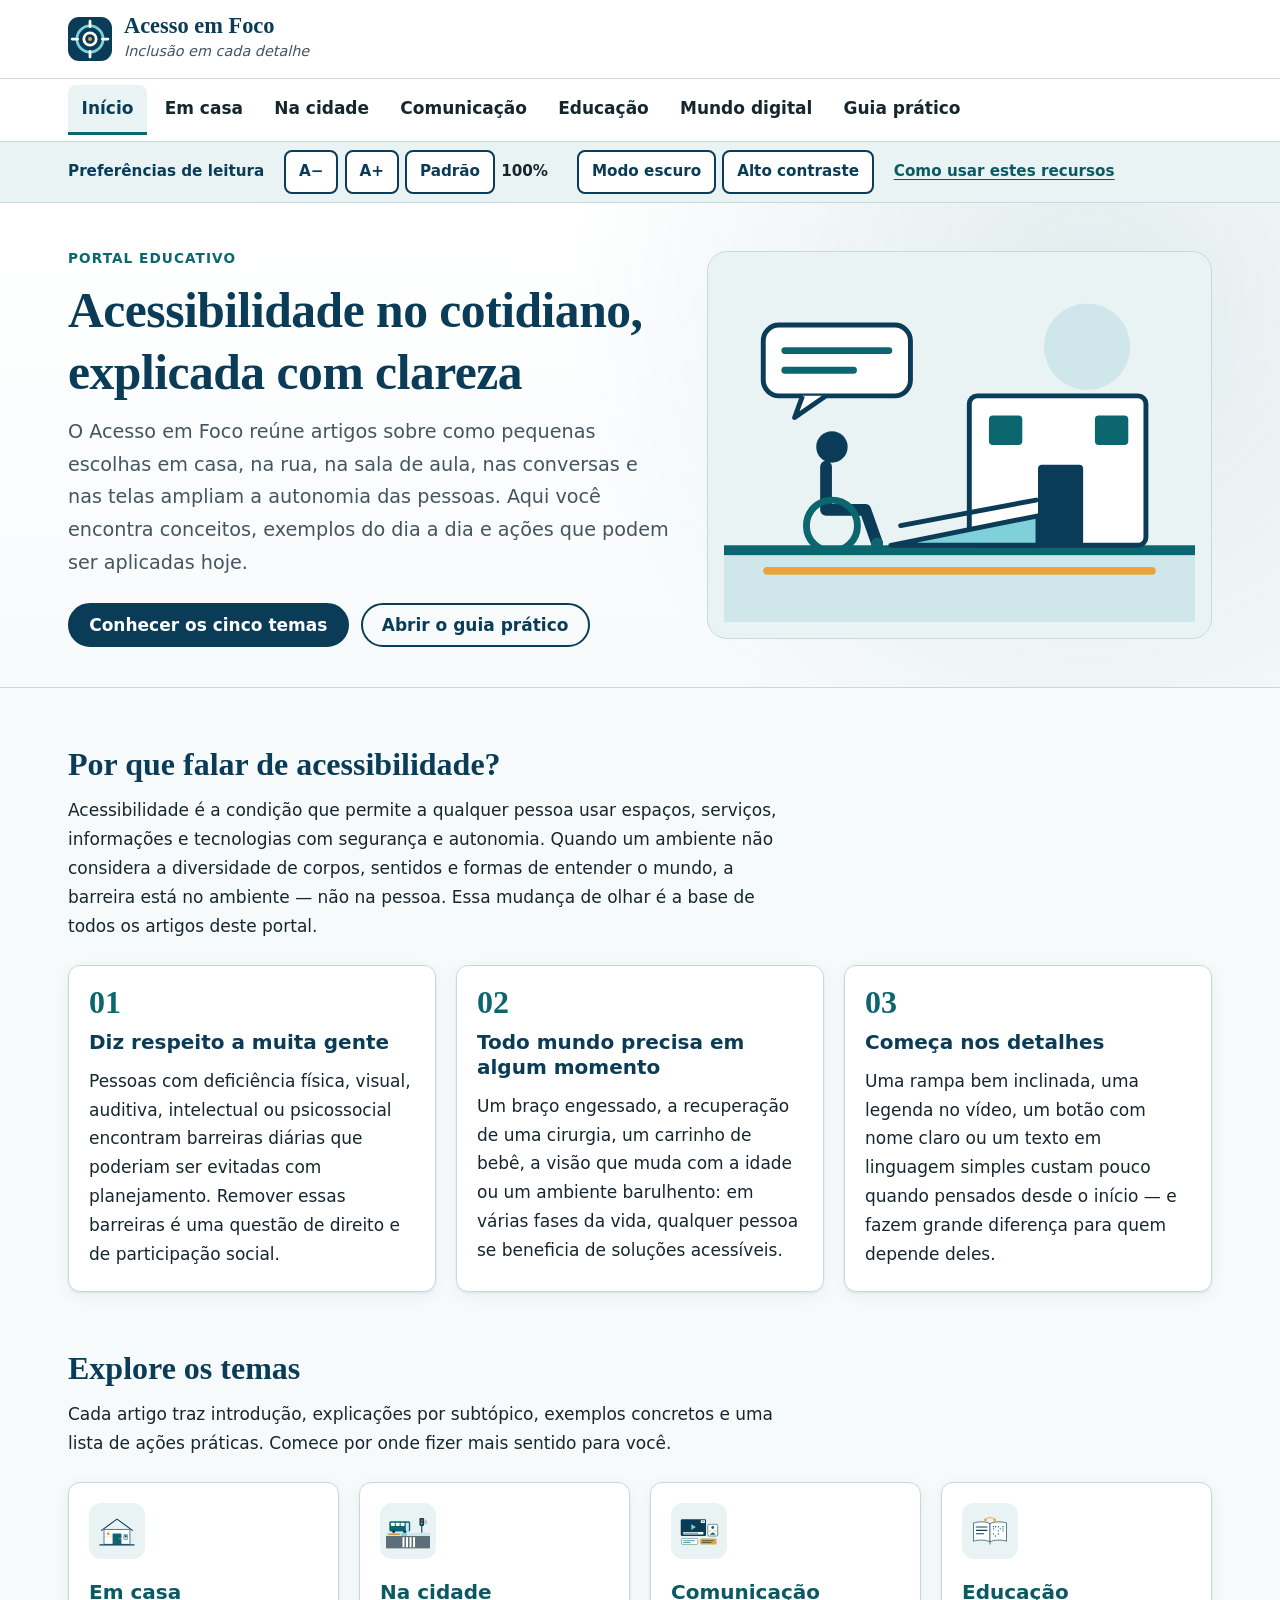
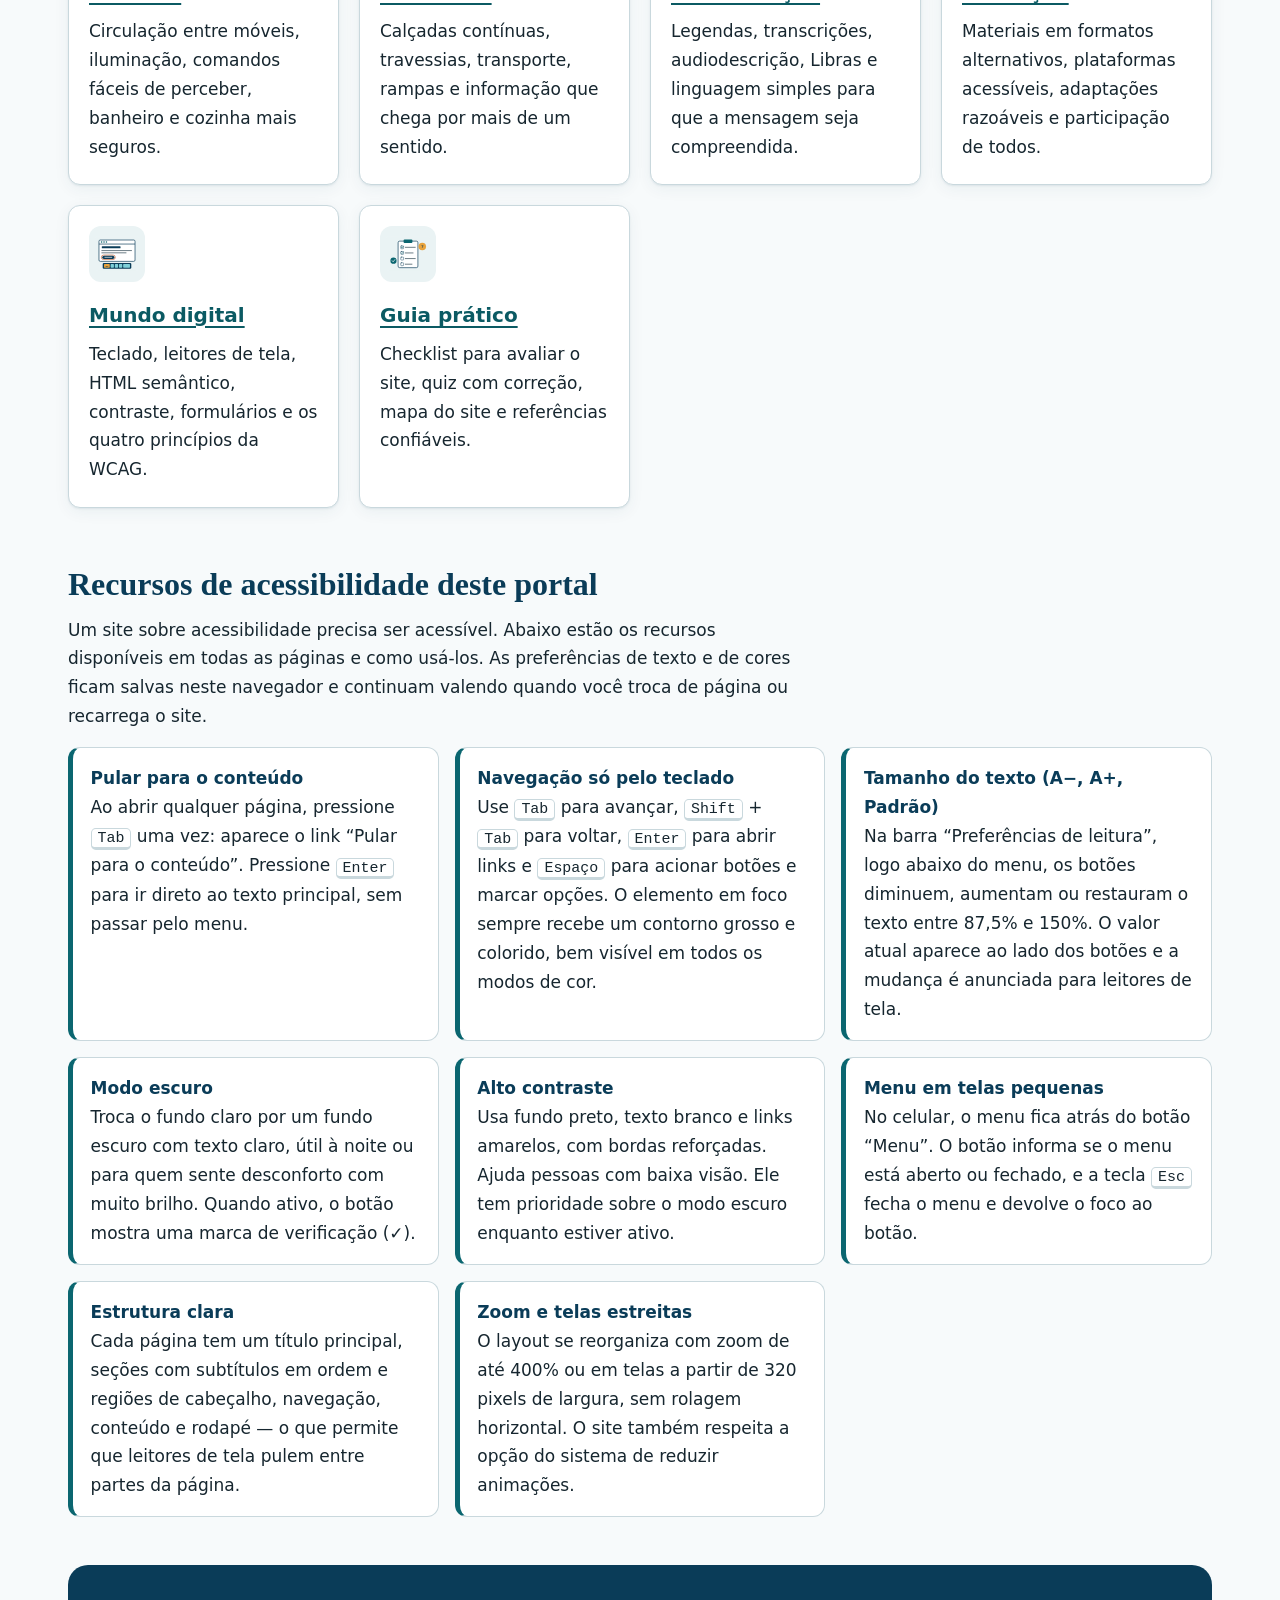
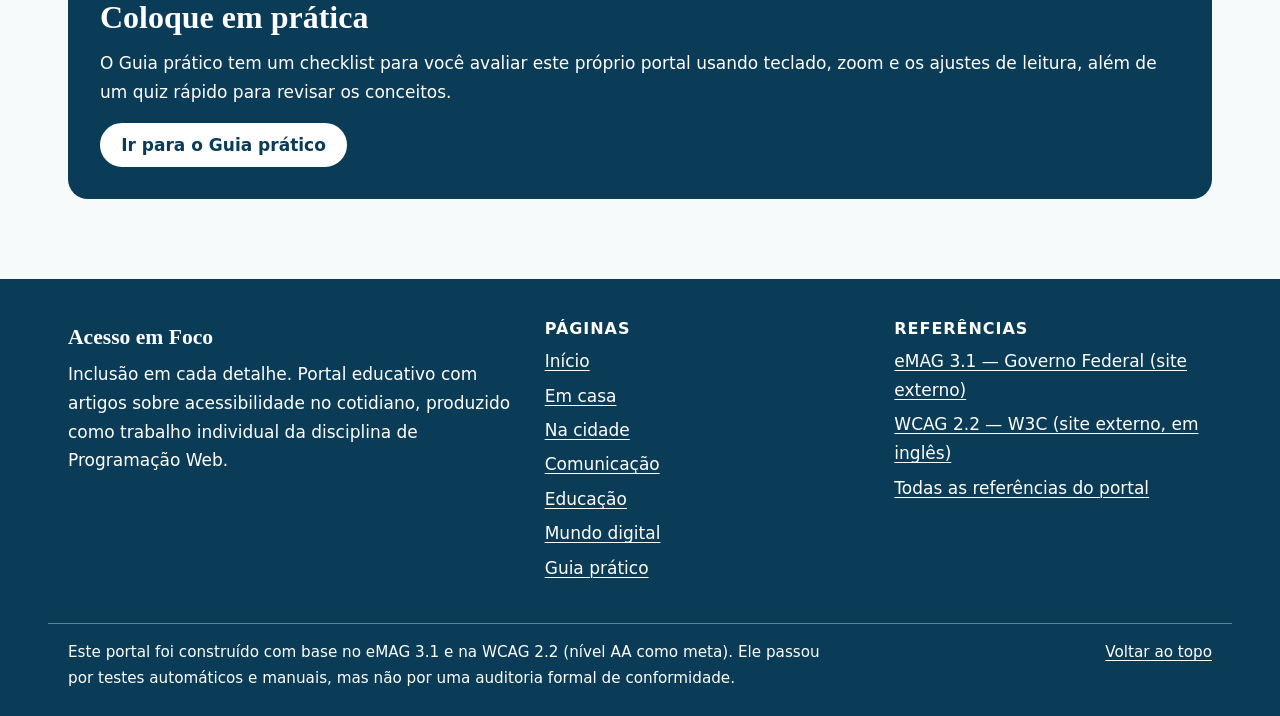
==== index.html @ 5e7a85ca "Carga inicial" ====
<!DOCTYPE html>
<html lang="pt-BR">
<head>
  <meta charset="UTF-8">
  <meta name="viewport" content="width=device-width, initial-scale=1">
  <title>Acesso em Foco — Acessibilidade no cotidiano</title>
  <meta name="description" content="Portal educativo com artigos sobre acessibilidade em casa, na cidade, na comunicação, na educação e no mundo digital.">
  <meta name="theme-color" content="#0a3c58">
  <link rel="icon" href="assets/logo.svg" type="image/svg+xml">
  <link rel="stylesheet" href="assets/styles.css">
  <script src="assets/app.js" defer></script>
</head>
<body id="topo">
  <a class="skip-link" href="#conteudo">Pular para o conteúdo</a>

  <header class="site-header">
    <div class="container header-topo">
      <a class="marca" href="index.html">
        <img src="assets/logo.svg" alt="" width="44" height="44">
        <span>
          <span class="marca-nome">Acesso em Foco</span>
          <span class="marca-slogan">Inclusão em cada detalhe</span>
        </span>
      </a>
      <button type="button" class="menu-botao" aria-expanded="false" aria-controls="menu-principal" hidden>
        <span class="menu-botao-icone" aria-hidden="true"></span>
        Menu
      </button>
    </div>

    <nav class="menu-principal" id="menu-principal" aria-label="Principal">
      <div class="container">
        <ul class="menu">
          <li><a href="index.html" aria-current="page">Início</a></li>
          <li><a href="casa.html">Em casa</a></li>
          <li><a href="cidade.html">Na cidade</a></li>
          <li><a href="comunicacao.html">Comunicação</a></li>
          <li><a href="educacao.html">Educação</a></li>
          <li><a href="digital.html">Mundo digital</a></li>
          <li><a href="guia.html">Guia prático</a></li>
        </ul>
      </div>
    </nav>

    <div class="preferencias" id="preferencias" hidden>
      <div class="container preferencias-conteudo" role="group" aria-labelledby="preferencias-titulo">
        <span class="preferencias-titulo" id="preferencias-titulo">Preferências de leitura</span>
        <div class="grupo-controles" role="group" aria-label="Tamanho do texto">
          <button type="button" class="controle" data-fonte="diminuir">A−<span class="sr-only"> (diminuir texto)</span></button>
          <button type="button" class="controle" data-fonte="aumentar">A+<span class="sr-only"> (aumentar texto)</span></button>
          <button type="button" class="controle" data-fonte="padrao">Padrão<span class="sr-only"> (tamanho original do texto)</span></button>
          <span class="valor-fonte"><span class="sr-only">Tamanho atual: </span><span id="valor-fonte">100%</span></span>
        </div>
        <div class="grupo-controles" role="group" aria-label="Cores">
          <button type="button" class="controle" id="botao-escuro" aria-pressed="false">Modo escuro</button>
          <button type="button" class="controle" id="botao-contraste" aria-pressed="false">Alto contraste</button>
        </div>
        <a class="preferencias-ajuda" href="index.html#recursos">Como usar estes recursos</a>
      </div>
    </div>
  </header>

  <p id="anuncios" class="sr-only" role="status" aria-live="polite"></p>

  <main id="conteudo" tabindex="-1">
<section class="hero" aria-labelledby="titulo-pagina">
      <div class="container hero-grade">
        <div>
          <p class="sobretitulo">Portal educativo</p>
          <h1 id="titulo-pagina">Acessibilidade no cotidiano, explicada com clareza</h1>
          <p class="lead">O Acesso em Foco reúne artigos sobre como pequenas escolhas em casa, na rua, na sala de aula, nas conversas e nas telas ampliam a autonomia das pessoas. Aqui você encontra conceitos, exemplos do dia a dia e ações que podem ser aplicadas hoje.</p>
          <div class="acoes">
            <a class="botao" href="#temas">Conhecer os cinco temas</a>
            <a class="botao botao--secundario" href="guia.html">Abrir o guia prático</a>
          </div>
        </div>
        <figure class="ilustracao">
          <img src="assets/hero.svg" alt="" width="480" height="360">
        </figure>
      </div>
    </section>

    <div class="container">
      <section class="secao" aria-labelledby="titulo-importancia">
        <div class="secao-intro">
          <h2 id="titulo-importancia">Por que falar de acessibilidade?</h2>
          <p>Acessibilidade é a condição que permite a qualquer pessoa usar espaços, serviços, informações e tecnologias com segurança e autonomia. Quando um ambiente não considera a diversidade de corpos, sentidos e formas de entender o mundo, a barreira está no ambiente — não na pessoa. Essa mudança de olhar é a base de todos os artigos deste portal.</p>
        </div>
        <ul class="grade-cartoes">
          <li>
            <article class="cartao">
              <span class="cartao-numero" aria-hidden="true">01</span>
              <h3>Diz respeito a muita gente</h3>
              <p>Pessoas com deficiência física, visual, auditiva, intelectual ou psicossocial encontram barreiras diárias que poderiam ser evitadas com planejamento. Remover essas barreiras é uma questão de direito e de participação social.</p>
            </article>
          </li>
          <li>
            <article class="cartao">
              <span class="cartao-numero" aria-hidden="true">02</span>
              <h3>Todo mundo precisa em algum momento</h3>
              <p>Um braço engessado, a recuperação de uma cirurgia, um carrinho de bebê, a visão que muda com a idade ou um ambiente barulhento: em várias fases da vida, qualquer pessoa se beneficia de soluções acessíveis.</p>
            </article>
          </li>
          <li>
            <article class="cartao">
              <span class="cartao-numero" aria-hidden="true">03</span>
              <h3>Começa nos detalhes</h3>
              <p>Uma rampa bem inclinada, uma legenda no vídeo, um botão com nome claro ou um texto em linguagem simples custam pouco quando pensados desde o início — e fazem grande diferença para quem depende deles.</p>
            </article>
          </li>
        </ul>
      </section>

      <section class="secao" id="temas" aria-labelledby="titulo-temas">
        <div class="secao-intro">
          <h2 id="titulo-temas">Explore os temas</h2>
          <p>Cada artigo traz introdução, explicações por subtópico, exemplos concretos e uma lista de ações práticas. Comece por onde fizer mais sentido para você.</p>
        </div>
        <ul class="grade-cartoes">
          <li>
            <article class="cartao cartao--link">
              <img class="cartao-icone" src="assets/casa.svg" alt="" width="56" height="56">
              <h3><a href="casa.html">Em casa</a></h3>
              <p>Circulação entre móveis, iluminação, comandos fáceis de perceber, banheiro e cozinha mais seguros.</p>
            </article>
          </li>
          <li>
            <article class="cartao cartao--link">
              <img class="cartao-icone" src="assets/cidade.svg" alt="" width="56" height="56">
              <h3><a href="cidade.html">Na cidade</a></h3>
              <p>Calçadas contínuas, travessias, transporte, rampas e informação que chega por mais de um sentido.</p>
            </article>
          </li>
          <li>
            <article class="cartao cartao--link">
              <img class="cartao-icone" src="assets/comunicacao.svg" alt="" width="56" height="56">
              <h3><a href="comunicacao.html">Comunicação</a></h3>
              <p>Legendas, transcrições, audiodescrição, Libras e linguagem simples para que a mensagem seja compreendida.</p>
            </article>
          </li>
          <li>
            <article class="cartao cartao--link">
              <img class="cartao-icone" src="assets/educacao.svg" alt="" width="56" height="56">
              <h3><a href="educacao.html">Educação</a></h3>
              <p>Materiais em formatos alternativos, plataformas acessíveis, adaptações razoáveis e participação de todos.</p>
            </article>
          </li>
          <li>
            <article class="cartao cartao--link">
              <img class="cartao-icone" src="assets/digital.svg" alt="" width="56" height="56">
              <h3><a href="digital.html">Mundo digital</a></h3>
              <p>Teclado, leitores de tela, HTML semântico, contraste, formulários e os quatro princípios da WCAG.</p>
            </article>
          </li>
          <li>
            <article class="cartao cartao--link">
              <img class="cartao-icone" src="assets/guia.svg" alt="" width="56" height="56">
              <h3><a href="guia.html">Guia prático</a></h3>
              <p>Checklist para avaliar o site, quiz com correção, mapa do site e referências confiáveis.</p>
            </article>
          </li>
        </ul>
      </section>

      <section class="secao" id="recursos" aria-labelledby="titulo-recursos">
        <div class="secao-intro">
          <h2 id="titulo-recursos">Recursos de acessibilidade deste portal</h2>
          <p>Um site sobre acessibilidade precisa ser acessível. Abaixo estão os recursos disponíveis em todas as páginas e como usá-los. As preferências de texto e de cores ficam salvas neste navegador e continuam valendo quando você troca de página ou recarrega o site.</p>
        </div>
        <ul class="lista-recursos">
          <li>
            <strong>Pular para o conteúdo</strong>
            Ao abrir qualquer página, pressione <kbd>Tab</kbd> uma vez: aparece o link “Pular para o conteúdo”. Pressione <kbd>Enter</kbd> para ir direto ao texto principal, sem passar pelo menu.
          </li>
          <li>
            <strong>Navegação só pelo teclado</strong>
            Use <kbd>Tab</kbd> para avançar, <kbd>Shift</kbd> + <kbd>Tab</kbd> para voltar, <kbd>Enter</kbd> para abrir links e <kbd>Espaço</kbd> para acionar botões e marcar opções. O elemento em foco sempre recebe um contorno grosso e colorido, bem visível em todos os modos de cor.
          </li>
          <li>
            <strong>Tamanho do texto (A−, A+, Padrão)</strong>
            Na barra “Preferências de leitura”, logo abaixo do menu, os botões diminuem, aumentam ou restauram o texto entre 87,5% e 150%. O valor atual aparece ao lado dos botões e a mudança é anunciada para leitores de tela.
          </li>
          <li>
            <strong>Modo escuro</strong>
            Troca o fundo claro por um fundo escuro com texto claro, útil à noite ou para quem sente desconforto com muito brilho. Quando ativo, o botão mostra uma marca de verificação (✓).
          </li>
          <li>
            <strong>Alto contraste</strong>
            Usa fundo preto, texto branco e links amarelos, com bordas reforçadas. Ajuda pessoas com baixa visão. Ele tem prioridade sobre o modo escuro enquanto estiver ativo.
          </li>
          <li>
            <strong>Menu em telas pequenas</strong>
            No celular, o menu fica atrás do botão “Menu”. O botão informa se o menu está aberto ou fechado, e a tecla <kbd>Esc</kbd> fecha o menu e devolve o foco ao botão.
          </li>
          <li>
            <strong>Estrutura clara</strong>
            Cada página tem um título principal, seções com subtítulos em ordem e regiões de cabeçalho, navegação, conteúdo e rodapé — o que permite que leitores de tela pulem entre partes da página.
          </li>
          <li>
            <strong>Zoom e telas estreitas</strong>
            O layout se reorganiza com zoom de até 400% ou em telas a partir de 320 pixels de largura, sem rolagem horizontal. O site também respeita a opção do sistema de reduzir animações.
          </li>
        </ul>
      </section>

      <section class="faixa-convite" aria-labelledby="titulo-convite">
        <h2 id="titulo-convite">Coloque em prática</h2>
        <p>O Guia prático tem um checklist para você avaliar este próprio portal usando teclado, zoom e os ajustes de leitura, além de um quiz rápido para revisar os conceitos.</p>
        <a class="botao" href="guia.html">Ir para o Guia prático</a>
      </section>
    </div>
  </main>

  <footer class="site-footer">
    <div class="container rodape-grade">
      <div>
        <p class="rodape-marca">Acesso em Foco</p>
        <p>Inclusão em cada detalhe. Portal educativo com artigos sobre acessibilidade no cotidiano, produzido como trabalho individual da disciplina de Programação Web.</p>
      </div>
      <nav aria-label="Rodapé">
        <h2 class="rodape-titulo">Páginas</h2>
        <ul>
          <li><a href="index.html" aria-current="page">Início</a></li>
          <li><a href="casa.html">Em casa</a></li>
          <li><a href="cidade.html">Na cidade</a></li>
          <li><a href="comunicacao.html">Comunicação</a></li>
          <li><a href="educacao.html">Educação</a></li>
          <li><a href="digital.html">Mundo digital</a></li>
          <li><a href="guia.html">Guia prático</a></li>
        </ul>
      </nav>
      <div>
        <h2 class="rodape-titulo">Referências</h2>
        <ul>
          <li><a href="https://emag.governoeletronico.gov.br/">eMAG 3.1 — Governo Federal (site externo)</a></li>
          <li><a href="https://www.w3.org/TR/WCAG22/">WCAG 2.2 — W3C (site externo, em inglês)</a></li>
          <li><a href="guia.html#referencias">Todas as referências do portal</a></li>
        </ul>
      </div>
    </div>
    <div class="container rodape-base">
      <p>Este portal foi construído com base no eMAG 3.1 e na WCAG 2.2 (nível AA como meta). Ele passou por testes automáticos e manuais, mas não por uma auditoria formal de conformidade.</p>
      <a href="#topo">Voltar ao topo</a>
    </div>
  </footer>
</body>
</html>
---- assets/styles.css ----
/* ==========================================================================
   Acesso em Foco — folha de estilos única
   Organização:
   1. Tokens (cores e medidas) e temas
   2. Base e tipografia
   3. Utilitários e foco
   4. Cabeçalho, menu e barra de preferências
   5. Componentes de conteúdo (hero, cartões, artigo, destaques)
   6. Checklist e quiz
   7. Rodapé
   8. Responsividade e preferências do sistema
   ========================================================================== */

/* 1. Tokens ---------------------------------------------------------------- */
:root {
  --cor-fundo: #f7fafb;
  --cor-superficie: #ffffff;
  --cor-superficie-2: #eaf3f4;
  --cor-texto: #16262f;
  --cor-texto-suave: #44555f;
  --cor-primaria: #0a3c58;          /* azul petróleo */
  --cor-secundaria: #0b6670;        /* verde-azulado */
  --cor-link: #0b5a63;
  --cor-link-hover: #0a3c58;
  --cor-borda: #c9d8dd;
  --cor-destaque-fundo: #fff6e5;
  --cor-destaque-borda: #a0610f;
  --cor-sucesso: #1d6b34;
  --cor-sucesso-fundo: #e8f5ec;
  --cor-erro: #a32020;
  --cor-erro-fundo: #fdecec;
  --cor-foco: #b4410c;
  --cor-botao: #0a3c58;
  --cor-botao-texto: #ffffff;
  --cor-ilustracao-fundo: #eaf3f4;

  --fonte-base: system-ui, -apple-system, "Segoe UI", Roboto, "Helvetica Neue", Arial, "Noto Sans", sans-serif;
  --fonte-titulo: Georgia, "Times New Roman", serif;
  --largura-leitura: 46rem;
  --largura-site: 74rem;
  --raio: 0.75rem;
  --sombra: 0 1px 2px rgba(10, 60, 88, 0.08), 0 4px 16px rgba(10, 60, 88, 0.06);
  color-scheme: light;
}

/* Modo escuro (ativado pelo botão; o estado fica em data-theme) */
:root[data-theme="dark"] {
  --cor-fundo: #0e1a21;
  --cor-superficie: #15252e;
  --cor-superficie-2: #1b313b;
  --cor-texto: #e8f0f3;
  --cor-texto-suave: #b8c8cf;
  --cor-primaria: #9fd6e6;
  --cor-secundaria: #7fd0d8;
  --cor-link: #8fdbe3;
  --cor-link-hover: #c6eef2;
  --cor-borda: #35505c;
  --cor-destaque-fundo: #2a2416;
  --cor-destaque-borda: #e3b45c;
  --cor-sucesso: #8fe0a6;
  --cor-sucesso-fundo: #163325;
  --cor-erro: #ffb0b0;
  --cor-erro-fundo: #3a1a1a;
  --cor-foco: #ffb86b;
  --cor-botao: #9fd6e6;
  --cor-botao-texto: #0e1a21;
  --cor-ilustracao-fundo: #d9ecef;
  --sombra: none;
  color-scheme: dark;
}

/* Alto contraste: prevalece sobre o modo escuro */
:root[data-contrast="high"] {
  --cor-fundo: #000000;
  --cor-superficie: #000000;
  --cor-superficie-2: #000000;
  --cor-texto: #ffffff;
  --cor-texto-suave: #ffffff;
  --cor-primaria: #ffffff;
  --cor-secundaria: #ffff00;
  --cor-link: #ffff00;
  --cor-link-hover: #ffffff;
  --cor-borda: #ffffff;
  --cor-destaque-fundo: #000000;
  --cor-destaque-borda: #ffff00;
  --cor-sucesso: #7dff9a;
  --cor-sucesso-fundo: #000000;
  --cor-erro: #ff9e9e;
  --cor-erro-fundo: #000000;
  --cor-foco: #00ffff;
  --cor-botao: #ffff00;
  --cor-botao-texto: #000000;
  --cor-ilustracao-fundo: #ffffff;
  --sombra: none;
  color-scheme: dark;
}

/* 2. Base ------------------------------------------------------------------ */
*,
*::before,
*::after {
  box-sizing: border-box;
}

html {
  /* O JavaScript altera este valor (87,5% a 150%) pelos botões A−, A+ e Padrão */
  font-size: 100%;
  -webkit-text-size-adjust: 100%;
  text-size-adjust: 100%;
}

body {
  margin: 0;
  background: var(--cor-fundo);
  color: var(--cor-texto);
  font-family: var(--fonte-base);
  font-size: 1.0625rem;
  line-height: 1.7;
  overflow-wrap: break-word;
}

h1, h2, h3, h4 {
  color: var(--cor-primaria);
  line-height: 1.25;
  margin: 2rem 0 0.75rem;
}

h1 {
  font-family: var(--fonte-titulo);
  font-size: clamp(2rem, 1.4rem + 2.6vw, 3.1rem);
  margin-top: 0.5rem;
  letter-spacing: -0.01em;
}

h2 {
  font-family: var(--fonte-titulo);
  font-size: clamp(1.5rem, 1.25rem + 1vw, 2rem);
}

h3 {
  font-size: 1.25rem;
}

p, ul, ol {
  margin: 0 0 1rem;
}

ul, ol {
  padding-left: 1.4rem;
}

li + li {
  margin-top: 0.35rem;
}

img {
  max-width: 100%;
  height: auto;
}

a {
  color: var(--cor-link);
  text-decoration-thickness: 0.08em;
  text-underline-offset: 0.18em;
}

a:hover {
  color: var(--cor-link-hover);
  text-decoration-thickness: 0.16em;
}

code {
  font-family: Consolas, "Courier New", monospace;
  font-size: 0.92em;
  background: var(--cor-superficie-2);
  border: 1px solid var(--cor-borda);
  border-radius: 0.3rem;
  padding: 0.05em 0.35em;
}

pre {
  background: var(--cor-superficie-2);
  border: 1px solid var(--cor-borda);
  border-radius: var(--raio);
  padding: 1rem;
  white-space: pre-wrap; /* evita rolagem horizontal em telas estreitas */
  word-break: break-word;
  margin: 0 0 1rem;
}

kbd {
  font-family: Consolas, "Courier New", monospace;
  font-size: 0.88em;
  background: var(--cor-superficie);
  border: 1px solid var(--cor-borda);
  border-bottom-width: 3px;
  border-radius: 0.3rem;
  padding: 0.05em 0.4em;
  white-space: nowrap;
}

pre code {
  background: none;
  border: 0;
  padding: 0;
}

strong {
  font-weight: 700;
}

/* 3. Utilitários e foco ---------------------------------------------------- */
.container {
  width: 100%;
  max-width: var(--largura-site);
  margin: 0 auto;
  padding: 0 1.25rem;
}

.sr-only {
  position: absolute !important;
  width: 1px;
  height: 1px;
  padding: 0;
  margin: -1px;
  overflow: hidden;
  clip: rect(0, 0, 0, 0);
  white-space: nowrap;
  border: 0;
}

/* Indicador de foco único e consistente em todo o site */
:focus-visible {
  outline: 3px solid var(--cor-foco);
  outline-offset: 3px;
  border-radius: 0.2rem;
}

/* O <main> recebe foco pelo link "Pular para o conteúdo"; não é um controle */
main:focus {
  outline: none;
}

.skip-link {
  position: absolute;
  left: 1rem;
  top: -10rem;
  z-index: 100;
  background: var(--cor-botao);
  color: var(--cor-botao-texto);
  padding: 0.75rem 1.25rem;
  border-radius: 0 0 var(--raio) var(--raio);
  font-weight: 700;
  text-decoration: underline;
}

.skip-link:focus {
  top: 0;
}

.skip-link:hover {
  color: var(--cor-botao-texto);
}

/* Botões ------------------------------------------------------------------- */
.botao {
  display: inline-flex;
  align-items: center;
  justify-content: center;
  gap: 0.5rem;
  min-height: 2.75rem;
  padding: 0.6rem 1.2rem;
  border: 2px solid var(--cor-botao);
  border-radius: 999px;
  background: var(--cor-botao);
  color: var(--cor-botao-texto);
  font: inherit;
  font-weight: 700;
  line-height: 1.2;
  text-decoration: none;
  cursor: pointer;
}

.botao:hover {
  color: var(--cor-botao-texto);
  text-decoration: underline;
}

.botao:active {
  transform: translateY(1px);
}

.botao--secundario {
  background: transparent;
  color: var(--cor-botao);
}

.botao--secundario:hover {
  color: var(--cor-botao);
}

:root[data-contrast="high"] .botao--secundario {
  color: var(--cor-link);
  border-color: var(--cor-link);
}

/* 4. Cabeçalho -------------------------------------------------------------- */
.site-header {
  background: var(--cor-superficie);
  border-bottom: 1px solid var(--cor-borda);
}

.header-topo {
  display: flex;
  flex-wrap: wrap;
  align-items: center;
  justify-content: space-between;
  gap: 0.75rem 1.5rem;
  padding-top: 0.9rem;
  padding-bottom: 0.9rem;
}

.marca {
  display: inline-flex;
  align-items: center;
  gap: 0.75rem;
  color: var(--cor-primaria);
  text-decoration: none;
}

.marca:hover {
  color: var(--cor-primaria);
}

.marca img {
  width: 2.75rem;
  height: 2.75rem;
  flex-shrink: 0;
}

.marca-nome {
  display: block;
  font-family: var(--fonte-titulo);
  font-size: 1.4rem;
  font-weight: 700;
  line-height: 1.1;
}

.marca-slogan {
  display: block;
  font-size: 0.9rem;
  color: var(--cor-texto-suave);
  font-style: italic;
}

.marca:hover .marca-nome {
  text-decoration: underline;
}

.menu-botao {
  display: none; /* aparece só em telas pequenas, quando o JavaScript está ativo */
  align-items: center;
  gap: 0.5rem;
  min-height: 2.75rem;
  padding: 0.5rem 1rem;
  border: 2px solid var(--cor-primaria);
  border-radius: 999px;
  background: transparent;
  color: var(--cor-primaria);
  font: inherit;
  font-weight: 700;
  cursor: pointer;
}

.menu-botao-icone {
  display: inline-block;
  width: 1.1rem;
  height: 2px;
  background: currentColor;
  box-shadow: 0 -6px 0 currentColor, 0 6px 0 currentColor;
}

.menu-botao[aria-expanded="true"] .menu-botao-icone {
  box-shadow: none;
}

.menu-principal {
  border-top: 1px solid var(--cor-borda);
}

.menu {
  display: flex;
  flex-wrap: wrap;
  gap: 0.25rem;
  list-style: none;
  margin: 0;
  padding: 0.4rem 0;
}

.menu li {
  margin: 0;
}

.menu a {
  display: block;
  padding: 0.55rem 0.85rem;
  border-radius: 0.5rem;
  color: var(--cor-texto);
  font-weight: 600;
  text-decoration: none;
  border-bottom: 3px solid transparent;
}

.menu a:hover {
  background: var(--cor-superficie-2);
  text-decoration: underline;
}

/* Página atual: cor + sublinhado grosso + peso (não depende só da cor) */
.menu a[aria-current="page"] {
  color: var(--cor-primaria);
  border-bottom-color: var(--cor-secundaria);
  border-radius: 0.5rem 0.5rem 0 0;
  background: var(--cor-superficie-2);
  font-weight: 800;
}

/* Barra de preferências de leitura */
.preferencias {
  background: var(--cor-superficie-2);
  border-top: 1px solid var(--cor-borda);
}

.preferencias-conteudo {
  display: flex;
  flex-wrap: wrap;
  align-items: center;
  gap: 0.5rem 1.25rem;
  padding-top: 0.5rem;
  padding-bottom: 0.5rem;
  font-size: 0.95rem;
}

.preferencias-titulo {
  font-weight: 700;
  color: var(--cor-primaria);
}

.grupo-controles {
  display: flex;
  flex-wrap: wrap;
  align-items: center;
  gap: 0.4rem;
}

.controle {
  min-height: 2.75rem;
  min-width: 2.75rem;
  padding: 0.35rem 0.8rem;
  border: 2px solid var(--cor-primaria);
  border-radius: 0.5rem;
  background: var(--cor-superficie);
  color: var(--cor-primaria);
  font: inherit;
  font-weight: 700;
  cursor: pointer;
}

.controle:hover {
  text-decoration: underline;
}

/* Estado "pressionado": inversão de cores + marca de verificação visível */
.controle[aria-pressed="true"] {
  background: var(--cor-botao);
  color: var(--cor-botao-texto);
  border-color: var(--cor-botao);
}

.controle[aria-pressed="true"]::before {
  content: "✓ ";
}

.controle[aria-disabled="true"] {
  opacity: 0.6;
  cursor: not-allowed;
  border-style: dashed;
}

.valor-fonte {
  min-width: 3.5rem;
  font-weight: 700;
  font-variant-numeric: tabular-nums;
}

.preferencias-ajuda {
  color: var(--cor-link);
  font-weight: 600;
}

/* 5. Conteúdo --------------------------------------------------------------- */
main {
  display: block;
  padding-bottom: 3rem;
}

.hero {
  background:
    radial-gradient(circle at 85% 20%, rgba(11, 102, 112, 0.12), transparent 45%),
    linear-gradient(180deg, var(--cor-superficie) 0%, var(--cor-fundo) 100%);
  border-bottom: 1px solid var(--cor-borda);
}

:root[data-contrast="high"] .hero {
  background: #000;
}

.hero-grade {
  display: grid;
  grid-template-columns: minmax(0, 1.2fr) minmax(0, 1fr);
  align-items: center;
  gap: 2rem;
  padding-top: 2.5rem;
  padding-bottom: 2.5rem;
}

.sobretitulo {
  display: inline-block;
  margin: 0;
  font-size: 0.85rem;
  font-weight: 700;
  letter-spacing: 0.08em;
  text-transform: uppercase;
  color: var(--cor-secundaria);
}

.lead {
  font-size: 1.2rem;
  color: var(--cor-texto-suave);
  max-width: 40rem;
}

.acoes {
  display: flex;
  flex-wrap: wrap;
  gap: 0.75rem;
  margin-top: 1.5rem;
}

.ilustracao {
  margin: 0;
  background: var(--cor-ilustracao-fundo);
  border: 1px solid var(--cor-borda);
  border-radius: 1.25rem;
  padding: 1rem;
}

.ilustracao img {
  display: block;
  width: 100%;
}

.ilustracao figcaption {
  margin-top: 0.5rem;
  font-size: 0.9rem;
  color: #2e3f47; /* sobre fundo claro fixo da ilustração */
}

/* Trilha de navegação */
.trilha ol {
  display: flex;
  flex-wrap: wrap;
  gap: 0.25rem;
  list-style: none;
  margin: 0;
  padding: 0;
  font-size: 0.95rem;
}

.trilha li {
  margin: 0;
}

.trilha li + li::before {
  content: "›";
  margin: 0 0.4rem 0 0.15rem;
  color: var(--cor-texto-suave);
}

.trilha [aria-current="page"] {
  color: var(--cor-texto-suave);
}

/* Seções da página inicial */
.secao {
  padding-top: 1.5rem;
}

.secao-intro {
  max-width: var(--largura-leitura);
}

.grade-cartoes {
  display: grid;
  grid-template-columns: repeat(auto-fit, minmax(min(100%, 16rem), 1fr));
  gap: 1.25rem;
  list-style: none;
  padding: 0;
  margin: 1.5rem 0 0;
}

.grade-cartoes > li {
  margin: 0;
}

.cartao {
  position: relative;
  height: 100%;
  background: var(--cor-superficie);
  border: 1px solid var(--cor-borda);
  border-radius: var(--raio);
  box-shadow: var(--sombra);
  padding: 1.25rem 1.25rem 1.4rem;
}

.cartao h3 {
  margin-top: 0.75rem;
}

.cartao p:last-child {
  margin-bottom: 0;
}

.cartao-icone {
  width: 3.5rem;
  height: 3.5rem;
  background: var(--cor-ilustracao-fundo);
  border-radius: 0.75rem;
  padding: 0.35rem;
}

/* Cartão inteiro clicável a partir do link do título (link único e descritivo) */
.cartao--link a::after {
  content: "";
  position: absolute;
  inset: 0;
  border-radius: var(--raio);
}

.cartao--link:hover {
  border-color: var(--cor-secundaria);
}

.cartao--link a:focus-visible {
  outline: none;
}

.cartao--link:focus-within {
  outline: 3px solid var(--cor-foco);
  outline-offset: 3px;
}

.cartao-numero {
  display: block;
  font-family: var(--fonte-titulo);
  font-size: 2rem;
  font-weight: 700;
  color: var(--cor-secundaria);
  line-height: 1;
}

/* Lista de recursos do portal */
.lista-recursos {
  display: grid;
  grid-template-columns: repeat(auto-fit, minmax(min(100%, 20rem), 1fr));
  gap: 1rem;
  list-style: none;
  padding: 0;
}

.lista-recursos li {
  margin: 0;
  background: var(--cor-superficie);
  border: 1px solid var(--cor-borda);
  border-left: 5px solid var(--cor-secundaria);
  border-radius: var(--raio);
  padding: 1rem 1.1rem;
}

.lista-recursos strong {
  display: block;
  color: var(--cor-primaria);
}

.faixa-convite {
  margin-top: 3rem;
  background: var(--cor-primaria);
  color: #ffffff;
  border-radius: 1.25rem;
  padding: 2rem;
}

.faixa-convite h2 {
  color: #ffffff;
  margin-top: 0;
}

.faixa-convite .botao {
  background: #ffffff;
  color: #0a3c58;
  border-color: #ffffff;
}

:root[data-theme="dark"] .faixa-convite {
  background: #1b313b;
  border: 1px solid var(--cor-borda);
}

:root[data-contrast="high"] .faixa-convite {
  background: #000;
  border: 2px solid #fff;
}

:root[data-contrast="high"] .faixa-convite .botao {
  background: #ffff00;
  color: #000;
  border-color: #ffff00;
}

/* Layout de artigo: sumário + texto */
.artigo-layout {
  display: grid;
  grid-template-columns: 15rem minmax(0, 1fr);
  gap: 3rem;
  align-items: start;
  padding-top: 2rem;
}

.sumario {
  position: sticky;
  top: 1rem;
  background: var(--cor-superficie);
  border: 1px solid var(--cor-borda);
  border-radius: var(--raio);
  padding: 1rem 1.1rem;
  font-size: 0.95rem;
}

.sumario h2 {
  font-family: var(--fonte-base);
  font-size: 1rem;
  margin: 0 0 0.5rem;
}

.sumario ol {
  margin: 0;
  padding-left: 1.2rem;
}

.artigo {
  max-width: var(--largura-leitura);
}

.artigo > section > h2:first-child {
  margin-top: 2.5rem;
  padding-top: 1rem;
  border-top: 1px solid var(--cor-borda);
}

.artigo > section:first-child > h2:first-child {
  margin-top: 0;
  border-top: 0;
  padding-top: 0;
}

/* Blocos de destaque */
.exemplo,
.nota {
  background: var(--cor-destaque-fundo);
  border: 1px solid var(--cor-destaque-borda);
  border-left-width: 6px;
  border-radius: var(--raio);
  padding: 1rem 1.25rem;
  margin: 1.25rem 0;
}

.exemplo-titulo,
.nota-titulo {
  display: block;
  font-weight: 800;
  margin-bottom: 0.25rem;
}

.exemplo p:last-child,
.nota p:last-child {
  margin-bottom: 0;
}

.acoes-praticas {
  background: var(--cor-superficie-2);
  border: 2px solid var(--cor-secundaria);
  border-radius: 1rem;
  padding: 1.25rem 1.5rem;
  margin-top: 2.5rem;
}

.acoes-praticas h2 {
  margin-top: 0;
}

.acoes-praticas ol {
  margin-bottom: 0;
}

.continue {
  margin-top: 2.5rem;
}

.continue ul {
  display: grid;
  grid-template-columns: repeat(auto-fit, minmax(min(100%, 14rem), 1fr));
  gap: 0.75rem;
  list-style: none;
  padding: 0;
}

.continue li {
  margin: 0;
}

.continue a {
  display: block;
  height: 100%;
  padding: 0.85rem 1rem;
  background: var(--cor-superficie);
  border: 1px solid var(--cor-borda);
  border-radius: var(--raio);
  font-weight: 700;
}

.continue a span {
  display: block;
  font-weight: 400;
  color: var(--cor-texto-suave);
  font-size: 0.95rem;
}

.lista-dupla {
  columns: 2 16rem;
  column-gap: 2rem;
}

.lista-dupla li {
  break-inside: avoid;
}

/* Quadro comparativo (sem tabela, para não gerar rolagem horizontal) */
.comparacao {
  display: grid;
  grid-template-columns: repeat(auto-fit, minmax(min(100%, 15rem), 1fr));
  gap: 1rem;
  margin: 1.25rem 0;
}

.comparacao > div {
  background: var(--cor-superficie);
  border: 1px solid var(--cor-borda);
  border-radius: var(--raio);
  padding: 1rem 1.1rem;
}

.comparacao h3 {
  margin-top: 0;
  font-size: 1.05rem;
}

.comparacao p:last-child {
  margin-bottom: 0;
}

/* 6. Checklist e quiz ------------------------------------------------------- */
.painel {
  background: var(--cor-superficie);
  border: 1px solid var(--cor-borda);
  border-radius: 1rem;
  padding: 1.25rem 1.5rem;
  margin-top: 1rem;
}

fieldset {
  border: 1px solid var(--cor-borda);
  border-radius: var(--raio);
  padding: 1rem 1.1rem 0.5rem;
  margin: 0 0 1.25rem;
  min-width: 0;
}

legend {
  font-weight: 800;
  color: var(--cor-primaria);
  padding: 0 0.4rem;
}

.opcao {
  display: flex;
  align-items: flex-start;
  gap: 0.7rem;
  padding: 0.5rem 0.25rem;
  border-radius: 0.5rem;
}

.opcao + .opcao {
  border-top: 1px solid var(--cor-borda);
}

.opcao input {
  flex-shrink: 0;
  width: 1.4rem;
  height: 1.4rem;
  margin: 0.2rem 0 0;
  accent-color: var(--cor-secundaria);
  cursor: pointer;
}

.opcao label {
  cursor: pointer;
}

.opcao-dica {
  display: block;
  font-size: 0.95rem;
  color: var(--cor-texto-suave);
}

.progresso {
  margin: 1rem 0 0.5rem;
}

.progresso-texto {
  font-weight: 700;
  margin-bottom: 0.4rem;
}

progress {
  width: 100%;
  height: 1rem;
  accent-color: var(--cor-secundaria);
}

.botoes-linha {
  display: flex;
  flex-wrap: wrap;
  gap: 0.75rem;
  margin-top: 1rem;
}

.mensagem {
  border-radius: var(--raio);
  padding: 1rem 1.25rem;
  margin: 1rem 0;
  border: 2px solid;
}

.mensagem:empty {
  display: none;
}

.mensagem--sucesso {
  background: var(--cor-sucesso-fundo);
  border-color: var(--cor-sucesso);
}

.mensagem--erro {
  background: var(--cor-erro-fundo);
  border-color: var(--cor-erro);
}

.mensagem h3 {
  margin-top: 0;
}

.mensagem--erro h3 {
  color: var(--cor-erro);
}

.mensagem--sucesso h3 {
  color: var(--cor-sucesso);
}

.mensagem ul {
  margin-bottom: 0;
}

fieldset.com-erro {
  border: 2px solid var(--cor-erro);
}

.erro-campo {
  color: var(--cor-erro);
  font-weight: 700;
  margin: 0.25rem 0 0.5rem;
}

.erro-campo::before {
  content: "⚠ ";
}

.feedback {
  margin: 0.5rem 0 0.75rem;
  padding: 0.75rem 1rem;
  border-radius: 0.5rem;
  border-left: 5px solid;
}

.feedback--certo {
  background: var(--cor-sucesso-fundo);
  border-color: var(--cor-sucesso);
}

.feedback--errado {
  background: var(--cor-erro-fundo);
  border-color: var(--cor-erro);
}

.feedback strong {
  display: block;
}

.feedback--certo strong {
  color: var(--cor-sucesso);
}

.feedback--errado strong {
  color: var(--cor-erro);
}

.mapa-site ul {
  list-style: none;
  padding-left: 0;
}

.mapa-site > ul > li {
  margin-bottom: 0.75rem;
}

.mapa-site ul ul {
  padding-left: 1.25rem;
  border-left: 2px solid var(--cor-borda);
  margin-top: 0.35rem;
}

.referencias li {
  margin-bottom: 0.6rem;
}

.dominio {
  color: var(--cor-texto-suave);
  font-size: 0.92rem;
}

/* 7. Rodapé ----------------------------------------------------------------- */
.site-footer {
  background: #0a3c58;
  color: #ffffff;
  padding: 2.5rem 0 1.5rem;
  margin-top: 2rem;
}

.site-footer a {
  color: #ffffff;
}

.site-footer a:hover {
  color: #d6f1f4;
}

.site-footer :focus-visible {
  outline-color: #ffd27a;
}

.rodape-grade {
  display: grid;
  grid-template-columns: 1.4fr 1fr 1fr;
  gap: 2rem;
}

.rodape-marca {
  font-family: var(--fonte-titulo);
  font-size: 1.35rem;
  font-weight: 700;
  margin-bottom: 0.25rem;
}

.rodape-titulo {
  font-family: var(--fonte-base);
  font-size: 1rem;
  color: #ffffff;
  margin: 0 0 0.5rem;
  text-transform: uppercase;
  letter-spacing: 0.06em;
}

.site-footer ul {
  list-style: none;
  padding: 0;
}

.rodape-base {
  border-top: 1px solid rgba(255, 255, 255, 0.35);
  margin-top: 1.5rem;
  padding-top: 1rem;
  display: flex;
  flex-wrap: wrap;
  justify-content: space-between;
  gap: 0.75rem 2rem;
  font-size: 0.95rem;
}

.rodape-base p {
  margin: 0;
  max-width: 48rem;
}

:root[data-theme="dark"] .site-footer {
  background: #08141a;
  border-top: 1px solid var(--cor-borda);
}

:root[data-contrast="high"] .site-footer {
  background: #000;
  border-top: 2px solid #fff;
}

:root[data-contrast="high"] .site-footer a {
  color: #ffff00;
}

/* Alto contraste: bordas visíveis em todos os blocos */
:root[data-contrast="high"] .cartao,
:root[data-contrast="high"] .sumario,
:root[data-contrast="high"] .painel,
:root[data-contrast="high"] .exemplo,
:root[data-contrast="high"] .nota,
:root[data-contrast="high"] .acoes-praticas,
:root[data-contrast="high"] .lista-recursos li,
:root[data-contrast="high"] .continue a,
:root[data-contrast="high"] .comparacao > div {
  border: 2px solid #ffffff;
}

:root[data-contrast="high"] a {
  text-decoration: underline;
}

:root[data-contrast="high"] .ilustracao figcaption {
  color: #000;
}

/* 8. Responsividade --------------------------------------------------------- */
@media (max-width: 60rem) {
  .hero-grade {
    grid-template-columns: 1fr;
  }

  .hero-grade .ilustracao {
    max-width: 30rem;
  }

  .artigo-layout {
    grid-template-columns: 1fr;
    gap: 1.5rem;
  }

  .sumario {
    position: static;
  }

  .rodape-grade {
    grid-template-columns: 1fr 1fr;
  }
}

@media (max-width: 48rem) {
  body {
    font-size: 1rem;
  }

  /* Com JavaScript, o menu vira um painel aberto/fechado por botão nativo */
  .js .menu-botao {
    display: inline-flex;
  }

  .js .menu-principal:not(.aberto) {
    display: none;
  }

  .menu {
    flex-direction: column;
  }

  .menu a {
    padding: 0.75rem 0.85rem;
  }

  .menu a[aria-current="page"] {
    border-bottom: 0;
    border-left: 5px solid var(--cor-secundaria);
    border-radius: 0 0.5rem 0.5rem 0;
  }

  .rodape-grade {
    grid-template-columns: 1fr;
  }

  .faixa-convite {
    padding: 1.5rem 1.25rem;
  }

  .acoes-praticas {
    padding: 1rem 1.1rem;
  }
}

@media (prefers-reduced-motion: no-preference) {
  html {
    scroll-behavior: smooth;
  }

  .botao,
  .controle,
  .menu a,
  .cartao {
    transition: background-color 0.15s ease, color 0.15s ease, border-color 0.15s ease;
  }
}

@media (prefers-reduced-motion: reduce) {
  *,
  *::before,
  *::after {
    animation: none !important;
    transition: none !important;
    scroll-behavior: auto !important;
  }
}

/* Modo de cores forçadas do sistema (ex.: Alto Contraste do Windows) */
@media (forced-colors: active) {
  .controle[aria-pressed="true"] {
    border: 3px solid Highlight;
  }

  .cartao--link:focus-within {
    outline: 3px solid Highlight;
  }
}

@media print {
  .site-header,
  .site-footer,
  .sumario,
  .skip-link {
    display: none;
  }
}
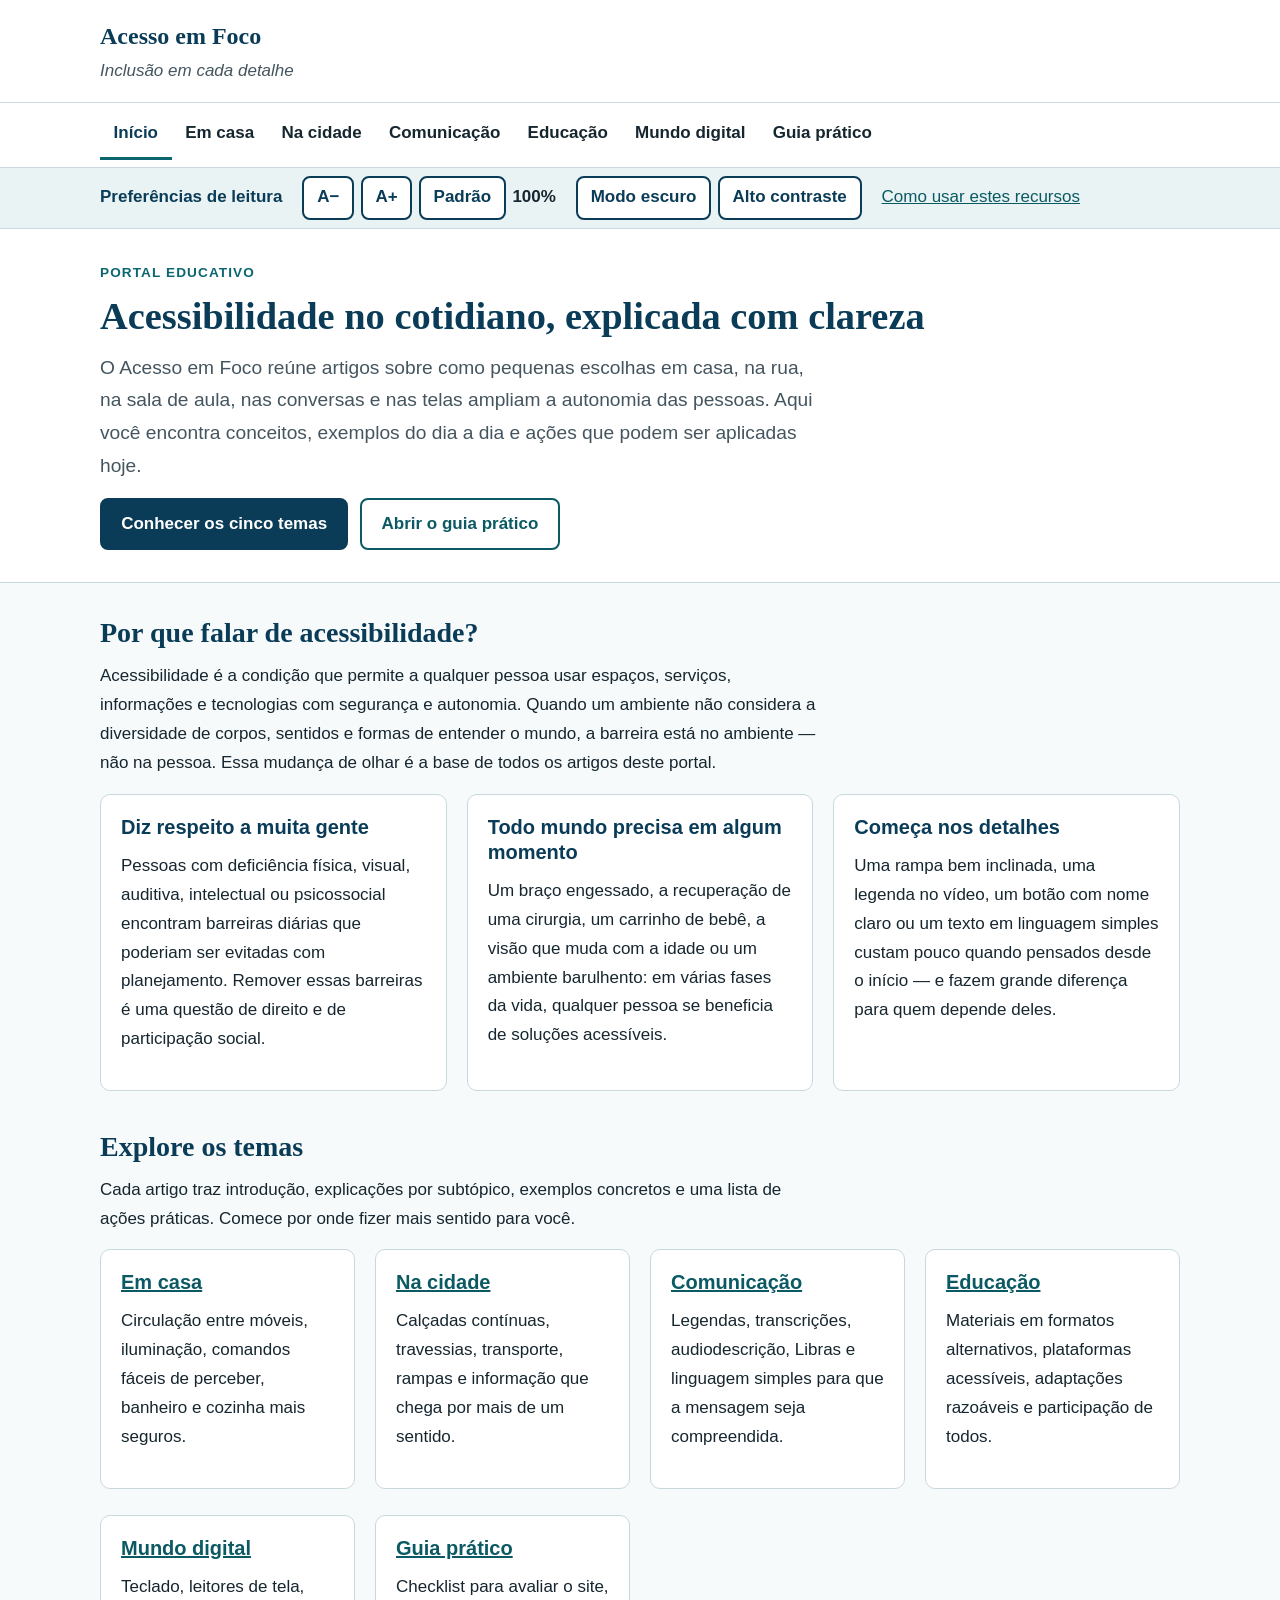
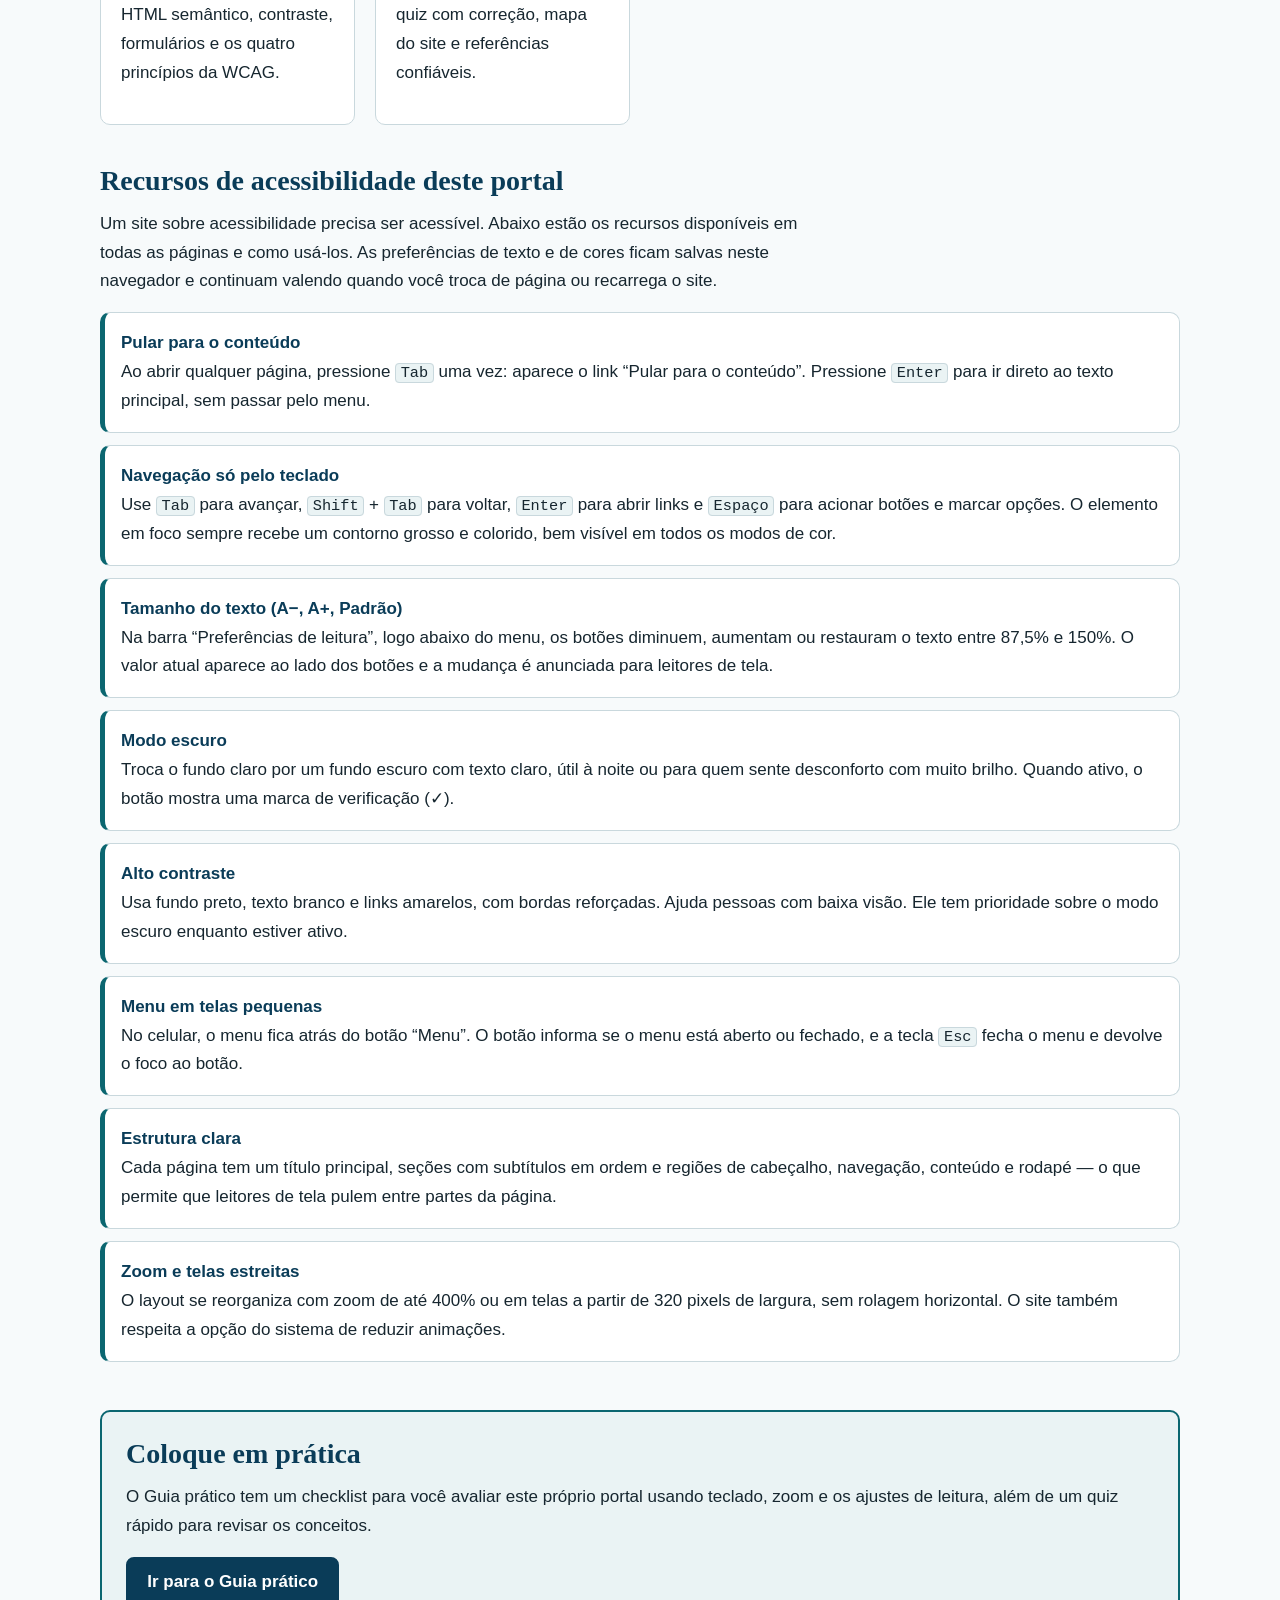
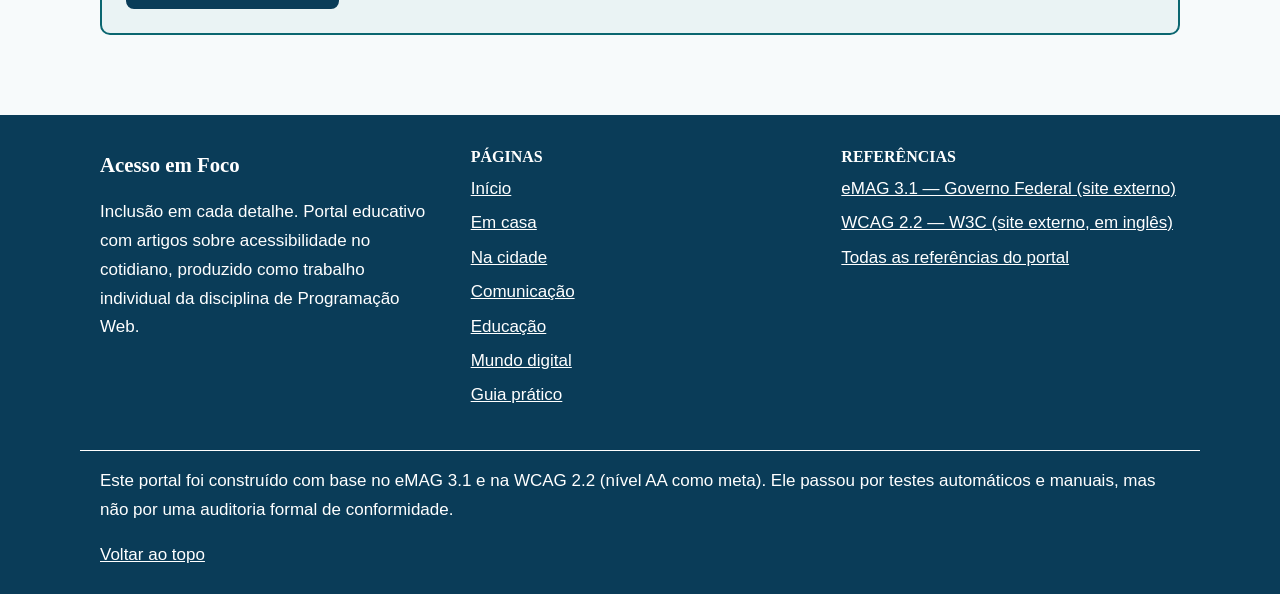
==== commit 7dd3c80d: "Revisão de HTML e CSS" ====
--- a/index.html
+++ b/index.html
@@ -5,8 +5,8 @@
   <meta name="viewport" content="width=device-width, initial-scale=1">
   <title>Acesso em Foco — Acessibilidade no cotidiano</title>
   <meta name="description" content="Portal educativo com artigos sobre acessibilidade em casa, na cidade, na comunicação, na educação e no mundo digital.">
-  <meta name="theme-color" content="#0a3c58">
-  <link rel="icon" href="assets/logo.svg" type="image/svg+xml">
+  <!-- O site não tem ícone; isto evita que o navegador procure um favicon.ico -->
+  <link rel="icon" href="data:,">
   <link rel="stylesheet" href="assets/styles.css">
   <script src="assets/app.js" defer></script>
 </head>
@@ -16,16 +16,10 @@
   <header class="site-header">
     <div class="container header-topo">
       <a class="marca" href="index.html">
-        <img src="assets/logo.svg" alt="" width="44" height="44">
-        <span>
-          <span class="marca-nome">Acesso em Foco</span>
-          <span class="marca-slogan">Inclusão em cada detalhe</span>
-        </span>
+        <span class="marca-nome">Acesso em Foco</span>
+        <span class="marca-slogan">Inclusão em cada detalhe</span>
       </a>
-      <button type="button" class="menu-botao" aria-expanded="false" aria-controls="menu-principal" hidden>
-        <span class="menu-botao-icone" aria-hidden="true"></span>
-        Menu
-      </button>
+      <button type="button" class="menu-botao" aria-expanded="false" aria-controls="menu-principal" hidden>Menu</button>
     </div>
 
     <nav class="menu-principal" id="menu-principal" aria-label="Principal">
@@ -63,20 +57,15 @@
   <p id="anuncios" class="sr-only" role="status" aria-live="polite"></p>
 
   <main id="conteudo" tabindex="-1">
-<section class="hero" aria-labelledby="titulo-pagina">
-      <div class="container hero-grade">
-        <div>
-          <p class="sobretitulo">Portal educativo</p>
-          <h1 id="titulo-pagina">Acessibilidade no cotidiano, explicada com clareza</h1>
-          <p class="lead">O Acesso em Foco reúne artigos sobre como pequenas escolhas em casa, na rua, na sala de aula, nas conversas e nas telas ampliam a autonomia das pessoas. Aqui você encontra conceitos, exemplos do dia a dia e ações que podem ser aplicadas hoje.</p>
-          <div class="acoes">
-            <a class="botao" href="#temas">Conhecer os cinco temas</a>
-            <a class="botao botao--secundario" href="guia.html">Abrir o guia prático</a>
-          </div>
-        </div>
-        <figure class="ilustracao">
-          <img src="assets/hero.svg" alt="" width="480" height="360">
-        </figure>
+    <section class="hero" aria-labelledby="titulo-pagina">
+      <div class="container">
+        <p class="sobretitulo">Portal educativo</p>
+        <h1 id="titulo-pagina">Acessibilidade no cotidiano, explicada com clareza</h1>
+        <p class="lead">O Acesso em Foco reúne artigos sobre como pequenas escolhas em casa, na rua, na sala de aula, nas conversas e nas telas ampliam a autonomia das pessoas. Aqui você encontra conceitos, exemplos do dia a dia e ações que podem ser aplicadas hoje.</p>
+        <div class="acoes">
+          <a class="botao" href="#temas">Conhecer os cinco temas</a>
+          <a class="botao botao--secundario" href="guia.html">Abrir o guia prático</a>
+        </div>
       </div>
     </section>
 
@@ -89,21 +78,18 @@
         <ul class="grade-cartoes">
           <li>
             <article class="cartao">
-              <span class="cartao-numero" aria-hidden="true">01</span>
               <h3>Diz respeito a muita gente</h3>
               <p>Pessoas com deficiência física, visual, auditiva, intelectual ou psicossocial encontram barreiras diárias que poderiam ser evitadas com planejamento. Remover essas barreiras é uma questão de direito e de participação social.</p>
             </article>
           </li>
           <li>
             <article class="cartao">
-              <span class="cartao-numero" aria-hidden="true">02</span>
               <h3>Todo mundo precisa em algum momento</h3>
               <p>Um braço engessado, a recuperação de uma cirurgia, um carrinho de bebê, a visão que muda com a idade ou um ambiente barulhento: em várias fases da vida, qualquer pessoa se beneficia de soluções acessíveis.</p>
             </article>
           </li>
           <li>
             <article class="cartao">
-              <span class="cartao-numero" aria-hidden="true">03</span>
               <h3>Começa nos detalhes</h3>
               <p>Uma rampa bem inclinada, uma legenda no vídeo, um botão com nome claro ou um texto em linguagem simples custam pouco quando pensados desde o início — e fazem grande diferença para quem depende deles.</p>
             </article>
@@ -118,43 +104,37 @@
         </div>
         <ul class="grade-cartoes">
           <li>
-            <article class="cartao cartao--link">
-              <img class="cartao-icone" src="assets/casa.svg" alt="" width="56" height="56">
+            <article class="cartao">
               <h3><a href="casa.html">Em casa</a></h3>
               <p>Circulação entre móveis, iluminação, comandos fáceis de perceber, banheiro e cozinha mais seguros.</p>
             </article>
           </li>
           <li>
-            <article class="cartao cartao--link">
-              <img class="cartao-icone" src="assets/cidade.svg" alt="" width="56" height="56">
+            <article class="cartao">
               <h3><a href="cidade.html">Na cidade</a></h3>
               <p>Calçadas contínuas, travessias, transporte, rampas e informação que chega por mais de um sentido.</p>
             </article>
           </li>
           <li>
-            <article class="cartao cartao--link">
-              <img class="cartao-icone" src="assets/comunicacao.svg" alt="" width="56" height="56">
+            <article class="cartao">
               <h3><a href="comunicacao.html">Comunicação</a></h3>
               <p>Legendas, transcrições, audiodescrição, Libras e linguagem simples para que a mensagem seja compreendida.</p>
             </article>
           </li>
           <li>
-            <article class="cartao cartao--link">
-              <img class="cartao-icone" src="assets/educacao.svg" alt="" width="56" height="56">
+            <article class="cartao">
               <h3><a href="educacao.html">Educação</a></h3>
               <p>Materiais em formatos alternativos, plataformas acessíveis, adaptações razoáveis e participação de todos.</p>
             </article>
           </li>
           <li>
-            <article class="cartao cartao--link">
-              <img class="cartao-icone" src="assets/digital.svg" alt="" width="56" height="56">
+            <article class="cartao">
               <h3><a href="digital.html">Mundo digital</a></h3>
               <p>Teclado, leitores de tela, HTML semântico, contraste, formulários e os quatro princípios da WCAG.</p>
             </article>
           </li>
           <li>
-            <article class="cartao cartao--link">
-              <img class="cartao-icone" src="assets/guia.svg" alt="" width="56" height="56">
+            <article class="cartao">
               <h3><a href="guia.html">Guia prático</a></h3>
               <p>Checklist para avaliar o site, quiz com correção, mapa do site e referências confiáveis.</p>
             </article>
--- a/assets/styles.css
+++ b/assets/styles.css
@@ -1,140 +1,119 @@
-/* ==========================================================================
-   Acesso em Foco — folha de estilos única
-   Organização:
-   1. Tokens (cores e medidas) e temas
-   2. Base e tipografia
-   3. Utilitários e foco
-   4. Cabeçalho, menu e barra de preferências
-   5. Componentes de conteúdo (hero, cartões, artigo, destaques)
+/* ==========================================================
+   Acesso em Foco - folha de estilos
+   1. Cores (variáveis) e temas
+   2. Estilos gerais
+   3. Foco e link "Pular para o conteúdo"
+   4. Cabeçalho, menu e preferências de leitura
+   5. Conteúdo das páginas
    6. Checklist e quiz
    7. Rodapé
-   8. Responsividade e preferências do sistema
-   ========================================================================== */
-
-/* 1. Tokens ---------------------------------------------------------------- */
+   8. Telas pequenas e preferências do sistema
+   ========================================================== */
+
+/* 1. Cores -------------------------------------------------- */
+/* Todas as cores ficam em variáveis. Os temas só trocam os valores. */
 :root {
-  --cor-fundo: #f7fafb;
-  --cor-superficie: #ffffff;
-  --cor-superficie-2: #eaf3f4;
-  --cor-texto: #16262f;
-  --cor-texto-suave: #44555f;
-  --cor-primaria: #0a3c58;          /* azul petróleo */
-  --cor-secundaria: #0b6670;        /* verde-azulado */
-  --cor-link: #0b5a63;
-  --cor-link-hover: #0a3c58;
-  --cor-borda: #c9d8dd;
-  --cor-destaque-fundo: #fff6e5;
-  --cor-destaque-borda: #a0610f;
-  --cor-sucesso: #1d6b34;
-  --cor-sucesso-fundo: #e8f5ec;
-  --cor-erro: #a32020;
-  --cor-erro-fundo: #fdecec;
-  --cor-foco: #b4410c;
-  --cor-botao: #0a3c58;
-  --cor-botao-texto: #ffffff;
-  --cor-ilustracao-fundo: #eaf3f4;
-
-  --fonte-base: system-ui, -apple-system, "Segoe UI", Roboto, "Helvetica Neue", Arial, "Noto Sans", sans-serif;
-  --fonte-titulo: Georgia, "Times New Roman", serif;
-  --largura-leitura: 46rem;
-  --largura-site: 74rem;
-  --raio: 0.75rem;
-  --sombra: 0 1px 2px rgba(10, 60, 88, 0.08), 0 4px 16px rgba(10, 60, 88, 0.06);
-  color-scheme: light;
-}
-
-/* Modo escuro (ativado pelo botão; o estado fica em data-theme) */
-:root[data-theme="dark"] {
-  --cor-fundo: #0e1a21;
-  --cor-superficie: #15252e;
-  --cor-superficie-2: #1b313b;
-  --cor-texto: #e8f0f3;
-  --cor-texto-suave: #b8c8cf;
-  --cor-primaria: #9fd6e6;
-  --cor-secundaria: #7fd0d8;
-  --cor-link: #8fdbe3;
-  --cor-link-hover: #c6eef2;
-  --cor-borda: #35505c;
-  --cor-destaque-fundo: #2a2416;
-  --cor-destaque-borda: #e3b45c;
-  --cor-sucesso: #8fe0a6;
-  --cor-sucesso-fundo: #163325;
-  --cor-erro: #ffb0b0;
-  --cor-erro-fundo: #3a1a1a;
-  --cor-foco: #ffb86b;
-  --cor-botao: #9fd6e6;
-  --cor-botao-texto: #0e1a21;
-  --cor-ilustracao-fundo: #d9ecef;
-  --sombra: none;
-  color-scheme: dark;
-}
-
-/* Alto contraste: prevalece sobre o modo escuro */
-:root[data-contrast="high"] {
-  --cor-fundo: #000000;
-  --cor-superficie: #000000;
-  --cor-superficie-2: #000000;
-  --cor-texto: #ffffff;
-  --cor-texto-suave: #ffffff;
-  --cor-primaria: #ffffff;
-  --cor-secundaria: #ffff00;
-  --cor-link: #ffff00;
-  --cor-link-hover: #ffffff;
-  --cor-borda: #ffffff;
-  --cor-destaque-fundo: #000000;
-  --cor-destaque-borda: #ffff00;
-  --cor-sucesso: #7dff9a;
-  --cor-sucesso-fundo: #000000;
-  --cor-erro: #ff9e9e;
-  --cor-erro-fundo: #000000;
-  --cor-foco: #00ffff;
-  --cor-botao: #ffff00;
-  --cor-botao-texto: #000000;
-  --cor-ilustracao-fundo: #ffffff;
-  --sombra: none;
-  color-scheme: dark;
-}
-
-/* 2. Base ------------------------------------------------------------------ */
-*,
-*::before,
-*::after {
+  --fundo: #f7fafb;
+  --caixa: #ffffff;
+  --caixa-clara: #eaf3f4;
+  --texto: #16262f;
+  --texto-suave: #44555f;
+  --titulo: #0a3c58;
+  --destaque: #0b6670;
+  --link: #0b5a63;
+  --borda: #c9d8dd;
+  --aviso-fundo: #fff6e5;
+  --aviso-borda: #a0610f;
+  --certo: #1d6b34;
+  --certo-fundo: #e8f5ec;
+  --erro: #a32020;
+  --erro-fundo: #fdecec;
+  --foco: #b4410c;
+  --botao: #0a3c58;
+  --botao-texto: #ffffff;
+  --rodape: #0a3c58;
+}
+
+/* Modo escuro: ativado pelo botão "Modo escuro" */
+html[data-theme="dark"] {
+  --fundo: #0e1a21;
+  --caixa: #15252e;
+  --caixa-clara: #1b313b;
+  --texto: #e8f0f3;
+  --texto-suave: #b8c8cf;
+  --titulo: #9fd6e6;
+  --destaque: #7fd0d8;
+  --link: #8fdbe3;
+  --borda: #35505c;
+  --aviso-fundo: #2a2416;
+  --aviso-borda: #e3b45c;
+  --certo: #8fe0a6;
+  --certo-fundo: #163325;
+  --erro: #ffb0b0;
+  --erro-fundo: #3a1a1a;
+  --foco: #ffb86b;
+  --botao: #9fd6e6;
+  --botao-texto: #0e1a21;
+  --rodape: #08141a;
+}
+
+/* Alto contraste: vem depois do modo escuro, então tem prioridade */
+html[data-contrast="high"] {
+  --fundo: #000000;
+  --caixa: #000000;
+  --caixa-clara: #000000;
+  --texto: #ffffff;
+  --texto-suave: #ffffff;
+  --titulo: #ffffff;
+  --destaque: #ffff00;
+  --link: #ffff00;
+  --borda: #ffffff;
+  --aviso-fundo: #000000;
+  --aviso-borda: #ffff00;
+  --certo: #7dff9a;
+  --certo-fundo: #000000;
+  --erro: #ff9e9e;
+  --erro-fundo: #000000;
+  --foco: #00ffff;
+  --botao: #ffff00;
+  --botao-texto: #000000;
+  --rodape: #000000;
+}
+
+/* 2. Estilos gerais ----------------------------------------- */
+* {
   box-sizing: border-box;
 }
 
 html {
-  /* O JavaScript altera este valor (87,5% a 150%) pelos botões A−, A+ e Padrão */
-  font-size: 100%;
-  -webkit-text-size-adjust: 100%;
-  text-size-adjust: 100%;
+  font-size: 100%; /* o JavaScript muda este valor com A-, A+ e Padrão */
 }
 
 body {
   margin: 0;
-  background: var(--cor-fundo);
-  color: var(--cor-texto);
-  font-family: var(--fonte-base);
+  background-color: var(--fundo);
+  color: var(--texto);
+  font-family: "Segoe UI", Roboto, Arial, sans-serif;
   font-size: 1.0625rem;
   line-height: 1.7;
   overflow-wrap: break-word;
 }
 
-h1, h2, h3, h4 {
-  color: var(--cor-primaria);
+h1, h2, h3 {
+  color: var(--titulo);
   line-height: 1.25;
   margin: 2rem 0 0.75rem;
 }
 
 h1 {
-  font-family: var(--fonte-titulo);
-  font-size: clamp(2rem, 1.4rem + 2.6vw, 3.1rem);
+  font-family: Georgia, "Times New Roman", serif;
+  font-size: 2.4rem;
   margin-top: 0.5rem;
-  letter-spacing: -0.01em;
 }
 
 h2 {
-  font-family: var(--fonte-titulo);
-  font-size: clamp(1.5rem, 1.25rem + 1vw, 2rem);
+  font-family: Georgia, "Times New Roman", serif;
+  font-size: 1.75rem;
 }
 
 h3 {
@@ -145,169 +124,111 @@
   margin: 0 0 1rem;
 }
 
-ul, ol {
-  padding-left: 1.4rem;
-}
-
-li + li {
-  margin-top: 0.35rem;
-}
-
-img {
-  max-width: 100%;
-  height: auto;
+li {
+  margin-bottom: 0.35rem;
 }
 
 a {
-  color: var(--cor-link);
-  text-decoration-thickness: 0.08em;
-  text-underline-offset: 0.18em;
+  color: var(--link);
 }
 
 a:hover {
-  color: var(--cor-link-hover);
-  text-decoration-thickness: 0.16em;
-}
-
-code {
+  text-decoration-thickness: 3px;
+}
+
+code, kbd {
   font-family: Consolas, "Courier New", monospace;
-  font-size: 0.92em;
-  background: var(--cor-superficie-2);
-  border: 1px solid var(--cor-borda);
-  border-radius: 0.3rem;
-  padding: 0.05em 0.35em;
+  font-size: 0.9em;
+  background-color: var(--caixa-clara);
+  border: 1px solid var(--borda);
+  border-radius: 4px;
+  padding: 0 0.3em;
 }
 
 pre {
-  background: var(--cor-superficie-2);
-  border: 1px solid var(--cor-borda);
-  border-radius: var(--raio);
+  background-color: var(--caixa-clara);
+  border: 1px solid var(--borda);
+  border-radius: 8px;
   padding: 1rem;
-  white-space: pre-wrap; /* evita rolagem horizontal em telas estreitas */
-  word-break: break-word;
-  margin: 0 0 1rem;
-}
-
-kbd {
-  font-family: Consolas, "Courier New", monospace;
-  font-size: 0.88em;
-  background: var(--cor-superficie);
-  border: 1px solid var(--cor-borda);
-  border-bottom-width: 3px;
-  border-radius: 0.3rem;
-  padding: 0.05em 0.4em;
-  white-space: nowrap;
+  white-space: pre-wrap; /* quebra a linha em vez de criar rolagem lateral */
 }
 
 pre code {
-  background: none;
-  border: 0;
+  border: none;
   padding: 0;
 }
 
-strong {
-  font-weight: 700;
-}
-
-/* 3. Utilitários e foco ---------------------------------------------------- */
 .container {
-  width: 100%;
-  max-width: var(--largura-site);
+  max-width: 70rem;
   margin: 0 auto;
   padding: 0 1.25rem;
 }
 
+/* Texto visível só para leitores de tela */
 .sr-only {
-  position: absolute !important;
+  position: absolute;
   width: 1px;
   height: 1px;
-  padding: 0;
-  margin: -1px;
   overflow: hidden;
   clip: rect(0, 0, 0, 0);
   white-space: nowrap;
-  border: 0;
-}
-
-/* Indicador de foco único e consistente em todo o site */
+}
+
+/* 3. Foco --------------------------------------------------- */
+/* Contorno grosso em qualquer elemento que recebe foco pelo teclado */
 :focus-visible {
-  outline: 3px solid var(--cor-foco);
+  outline: 3px solid var(--foco);
   outline-offset: 3px;
-  border-radius: 0.2rem;
-}
-
-/* O <main> recebe foco pelo link "Pular para o conteúdo"; não é um controle */
+}
+
+/* O <main> recebe foco pelo "Pular para o conteúdo", mas não é um controle */
 main:focus {
   outline: none;
 }
 
+/* Fica escondido acima da tela e aparece quando recebe foco */
 .skip-link {
   position: absolute;
+  top: -10rem;
   left: 1rem;
-  top: -10rem;
-  z-index: 100;
-  background: var(--cor-botao);
-  color: var(--cor-botao-texto);
+  background-color: var(--botao);
+  color: var(--botao-texto);
   padding: 0.75rem 1.25rem;
-  border-radius: 0 0 var(--raio) var(--raio);
-  font-weight: 700;
-  text-decoration: underline;
+  font-weight: bold;
 }
 
 .skip-link:focus {
   top: 0;
 }
 
-.skip-link:hover {
-  color: var(--cor-botao-texto);
-}
-
-/* Botões ------------------------------------------------------------------- */
+/* Botões */
 .botao {
-  display: inline-flex;
-  align-items: center;
-  justify-content: center;
-  gap: 0.5rem;
-  min-height: 2.75rem;
+  display: inline-block;
   padding: 0.6rem 1.2rem;
-  border: 2px solid var(--cor-botao);
-  border-radius: 999px;
-  background: var(--cor-botao);
-  color: var(--cor-botao-texto);
+  border: 2px solid var(--botao);
+  border-radius: 8px;
+  background-color: var(--botao);
+  color: var(--botao-texto);
   font: inherit;
-  font-weight: 700;
-  line-height: 1.2;
+  font-weight: bold;
   text-decoration: none;
   cursor: pointer;
 }
 
 .botao:hover {
-  color: var(--cor-botao-texto);
   text-decoration: underline;
 }
 
-.botao:active {
-  transform: translateY(1px);
-}
-
 .botao--secundario {
-  background: transparent;
-  color: var(--cor-botao);
-}
-
-.botao--secundario:hover {
-  color: var(--cor-botao);
-}
-
-:root[data-contrast="high"] .botao--secundario {
-  color: var(--cor-link);
-  border-color: var(--cor-link);
-}
-
-/* 4. Cabeçalho -------------------------------------------------------------- */
+  background-color: transparent;
+  color: var(--link);
+  border-color: var(--link);
+}
+
+/* 4. Cabeçalho ---------------------------------------------- */
 .site-header {
-  background: var(--cor-superficie);
-  border-bottom: 1px solid var(--cor-borda);
+  background-color: var(--caixa);
+  border-bottom: 1px solid var(--borda);
 }
 
 .header-topo {
@@ -315,83 +236,53 @@
   flex-wrap: wrap;
   align-items: center;
   justify-content: space-between;
-  gap: 0.75rem 1.5rem;
-  padding-top: 0.9rem;
-  padding-bottom: 0.9rem;
+  gap: 1rem;
+  padding-top: 1rem;
+  padding-bottom: 1rem;
 }
 
 .marca {
-  display: inline-flex;
-  align-items: center;
-  gap: 0.75rem;
-  color: var(--cor-primaria);
+  color: var(--titulo);
   text-decoration: none;
-}
-
-.marca:hover {
-  color: var(--cor-primaria);
-}
-
-.marca img {
-  width: 2.75rem;
-  height: 2.75rem;
-  flex-shrink: 0;
 }
 
 .marca-nome {
   display: block;
-  font-family: var(--fonte-titulo);
-  font-size: 1.4rem;
-  font-weight: 700;
-  line-height: 1.1;
+  font-family: Georgia, "Times New Roman", serif;
+  font-size: 1.5rem;
+  font-weight: bold;
 }
 
 .marca-slogan {
   display: block;
-  font-size: 0.9rem;
-  color: var(--cor-texto-suave);
   font-style: italic;
+  color: var(--texto-suave);
 }
 
 .marca:hover .marca-nome {
   text-decoration: underline;
 }
 
+/* O botão Menu só aparece em telas pequenas (ver parte 8) */
 .menu-botao {
-  display: none; /* aparece só em telas pequenas, quando o JavaScript está ativo */
-  align-items: center;
-  gap: 0.5rem;
-  min-height: 2.75rem;
+  display: none;
   padding: 0.5rem 1rem;
-  border: 2px solid var(--cor-primaria);
-  border-radius: 999px;
-  background: transparent;
-  color: var(--cor-primaria);
+  border: 2px solid var(--titulo);
+  border-radius: 8px;
+  background-color: transparent;
+  color: var(--titulo);
   font: inherit;
-  font-weight: 700;
+  font-weight: bold;
   cursor: pointer;
 }
 
-.menu-botao-icone {
-  display: inline-block;
-  width: 1.1rem;
-  height: 2px;
-  background: currentColor;
-  box-shadow: 0 -6px 0 currentColor, 0 6px 0 currentColor;
-}
-
-.menu-botao[aria-expanded="true"] .menu-botao-icone {
-  box-shadow: none;
-}
-
 .menu-principal {
-  border-top: 1px solid var(--cor-borda);
+  border-top: 1px solid var(--borda);
 }
 
 .menu {
   display: flex;
   flex-wrap: wrap;
-  gap: 0.25rem;
   list-style: none;
   margin: 0;
   padding: 0.4rem 0;
@@ -403,32 +294,28 @@
 
 .menu a {
   display: block;
-  padding: 0.55rem 0.85rem;
-  border-radius: 0.5rem;
-  color: var(--cor-texto);
+  padding: 0.6rem 0.85rem;
+  color: var(--texto);
   font-weight: 600;
   text-decoration: none;
   border-bottom: 3px solid transparent;
 }
 
 .menu a:hover {
-  background: var(--cor-superficie-2);
   text-decoration: underline;
 }
 
-/* Página atual: cor + sublinhado grosso + peso (não depende só da cor) */
+/* Página atual: sublinhado grosso e negrito, além da cor */
 .menu a[aria-current="page"] {
-  color: var(--cor-primaria);
-  border-bottom-color: var(--cor-secundaria);
-  border-radius: 0.5rem 0.5rem 0 0;
-  background: var(--cor-superficie-2);
+  color: var(--titulo);
   font-weight: 800;
+  border-bottom-color: var(--destaque);
 }
 
 /* Barra de preferências de leitura */
 .preferencias {
-  background: var(--cor-superficie-2);
-  border-top: 1px solid var(--cor-borda);
+  background-color: var(--caixa-clara);
+  border-top: 1px solid var(--borda);
 }
 
 .preferencias-conteudo {
@@ -438,12 +325,11 @@
   gap: 0.5rem 1.25rem;
   padding-top: 0.5rem;
   padding-bottom: 0.5rem;
-  font-size: 0.95rem;
 }
 
 .preferencias-titulo {
-  font-weight: 700;
-  color: var(--cor-primaria);
+  font-weight: bold;
+  color: var(--titulo);
 }
 
 .grupo-controles {
@@ -454,332 +340,177 @@
 }
 
 .controle {
+  min-width: 2.75rem;
   min-height: 2.75rem;
-  min-width: 2.75rem;
-  padding: 0.35rem 0.8rem;
-  border: 2px solid var(--cor-primaria);
-  border-radius: 0.5rem;
-  background: var(--cor-superficie);
-  color: var(--cor-primaria);
+  padding: 0.3rem 0.8rem;
+  border: 2px solid var(--titulo);
+  border-radius: 8px;
+  background-color: var(--caixa);
+  color: var(--titulo);
   font: inherit;
-  font-weight: 700;
+  font-weight: bold;
   cursor: pointer;
 }
 
-.controle:hover {
-  text-decoration: underline;
-}
-
-/* Estado "pressionado": inversão de cores + marca de verificação visível */
+/* Botão ligado: cores invertidas e um sinal de ✓ (não depende só da cor) */
 .controle[aria-pressed="true"] {
-  background: var(--cor-botao);
-  color: var(--cor-botao-texto);
-  border-color: var(--cor-botao);
+  background-color: var(--botao);
+  color: var(--botao-texto);
+  border-color: var(--botao);
 }
 
 .controle[aria-pressed="true"]::before {
   content: "✓ ";
 }
 
+/* Limite de tamanho atingido */
 .controle[aria-disabled="true"] {
   opacity: 0.6;
+  border-style: dashed;
   cursor: not-allowed;
-  border-style: dashed;
 }
 
 .valor-fonte {
-  min-width: 3.5rem;
-  font-weight: 700;
-  font-variant-numeric: tabular-nums;
-}
-
-.preferencias-ajuda {
-  color: var(--cor-link);
-  font-weight: 600;
-}
-
-/* 5. Conteúdo --------------------------------------------------------------- */
+  font-weight: bold;
+}
+
+/* 5. Conteúdo ----------------------------------------------- */
 main {
-  display: block;
   padding-bottom: 3rem;
 }
 
 .hero {
-  background:
-    radial-gradient(circle at 85% 20%, rgba(11, 102, 112, 0.12), transparent 45%),
-    linear-gradient(180deg, var(--cor-superficie) 0%, var(--cor-fundo) 100%);
-  border-bottom: 1px solid var(--cor-borda);
-}
-
-:root[data-contrast="high"] .hero {
-  background: #000;
-}
-
-.hero-grade {
-  display: grid;
-  grid-template-columns: minmax(0, 1.2fr) minmax(0, 1fr);
-  align-items: center;
-  gap: 2rem;
-  padding-top: 2.5rem;
-  padding-bottom: 2.5rem;
+  background-color: var(--caixa);
+  border-bottom: 1px solid var(--borda);
+  padding: 2rem 0;
 }
 
 .sobretitulo {
-  display: inline-block;
   margin: 0;
   font-size: 0.85rem;
-  font-weight: 700;
+  font-weight: bold;
+  text-transform: uppercase;
   letter-spacing: 0.08em;
-  text-transform: uppercase;
-  color: var(--cor-secundaria);
+  color: var(--destaque);
 }
 
 .lead {
   font-size: 1.2rem;
-  color: var(--cor-texto-suave);
-  max-width: 40rem;
+  color: var(--texto-suave);
+  max-width: 45rem;
 }
 
 .acoes {
   display: flex;
   flex-wrap: wrap;
   gap: 0.75rem;
-  margin-top: 1.5rem;
-}
-
-.ilustracao {
-  margin: 0;
-  background: var(--cor-ilustracao-fundo);
-  border: 1px solid var(--cor-borda);
-  border-radius: 1.25rem;
-  padding: 1rem;
-}
-
-.ilustracao img {
-  display: block;
-  width: 100%;
-}
-
-.ilustracao figcaption {
-  margin-top: 0.5rem;
-  font-size: 0.9rem;
-  color: #2e3f47; /* sobre fundo claro fixo da ilustração */
-}
-
-/* Trilha de navegação */
+}
+
+/* Trilha "Início › Página" */
 .trilha ol {
-  display: flex;
-  flex-wrap: wrap;
-  gap: 0.25rem;
   list-style: none;
   margin: 0;
   padding: 0;
-  font-size: 0.95rem;
 }
 
 .trilha li {
-  margin: 0;
+  display: inline;
 }
 
 .trilha li + li::before {
-  content: "›";
-  margin: 0 0.4rem 0 0.15rem;
-  color: var(--cor-texto-suave);
-}
-
-.trilha [aria-current="page"] {
-  color: var(--cor-texto-suave);
-}
-
-/* Seções da página inicial */
-.secao {
-  padding-top: 1.5rem;
+  content: " › ";
 }
 
 .secao-intro {
-  max-width: var(--largura-leitura);
-}
-
+  max-width: 45rem;
+}
+
+/* Grade de cartões: as colunas se ajustam sozinhas à largura da tela */
 .grade-cartoes {
   display: grid;
-  grid-template-columns: repeat(auto-fit, minmax(min(100%, 16rem), 1fr));
+  grid-template-columns: repeat(auto-fit, minmax(15rem, 1fr));
   gap: 1.25rem;
   list-style: none;
   padding: 0;
-  margin: 1.5rem 0 0;
-}
-
-.grade-cartoes > li {
-  margin: 0;
 }
 
 .cartao {
-  position: relative;
   height: 100%;
-  background: var(--cor-superficie);
-  border: 1px solid var(--cor-borda);
-  border-radius: var(--raio);
-  box-shadow: var(--sombra);
-  padding: 1.25rem 1.25rem 1.4rem;
+  background-color: var(--caixa);
+  border: 1px solid var(--borda);
+  border-radius: 10px;
+  padding: 1.25rem;
 }
 
 .cartao h3 {
-  margin-top: 0.75rem;
-}
-
-.cartao p:last-child {
-  margin-bottom: 0;
-}
-
-.cartao-icone {
-  width: 3.5rem;
-  height: 3.5rem;
-  background: var(--cor-ilustracao-fundo);
-  border-radius: 0.75rem;
-  padding: 0.35rem;
-}
-
-/* Cartão inteiro clicável a partir do link do título (link único e descritivo) */
-.cartao--link a::after {
-  content: "";
-  position: absolute;
-  inset: 0;
-  border-radius: var(--raio);
-}
-
-.cartao--link:hover {
-  border-color: var(--cor-secundaria);
-}
-
-.cartao--link a:focus-visible {
-  outline: none;
-}
-
-.cartao--link:focus-within {
-  outline: 3px solid var(--cor-foco);
-  outline-offset: 3px;
-}
-
-.cartao-numero {
-  display: block;
-  font-family: var(--fonte-titulo);
-  font-size: 2rem;
-  font-weight: 700;
-  color: var(--cor-secundaria);
-  line-height: 1;
-}
-
-/* Lista de recursos do portal */
+  margin-top: 0;
+}
+
 .lista-recursos {
-  display: grid;
-  grid-template-columns: repeat(auto-fit, minmax(min(100%, 20rem), 1fr));
-  gap: 1rem;
   list-style: none;
   padding: 0;
 }
 
 .lista-recursos li {
-  margin: 0;
-  background: var(--cor-superficie);
-  border: 1px solid var(--cor-borda);
-  border-left: 5px solid var(--cor-secundaria);
-  border-radius: var(--raio);
-  padding: 1rem 1.1rem;
+  background-color: var(--caixa);
+  border: 1px solid var(--borda);
+  border-left: 5px solid var(--destaque);
+  border-radius: 10px;
+  padding: 1rem;
+  margin-bottom: 0.75rem;
 }
 
 .lista-recursos strong {
   display: block;
-  color: var(--cor-primaria);
+  color: var(--titulo);
 }
 
 .faixa-convite {
   margin-top: 3rem;
-  background: var(--cor-primaria);
-  color: #ffffff;
-  border-radius: 1.25rem;
-  padding: 2rem;
+  background-color: var(--caixa-clara);
+  border: 2px solid var(--destaque);
+  border-radius: 10px;
+  padding: 1.5rem;
 }
 
 .faixa-convite h2 {
-  color: #ffffff;
   margin-top: 0;
 }
 
-.faixa-convite .botao {
-  background: #ffffff;
-  color: #0a3c58;
-  border-color: #ffffff;
-}
-
-:root[data-theme="dark"] .faixa-convite {
-  background: #1b313b;
-  border: 1px solid var(--cor-borda);
-}
-
-:root[data-contrast="high"] .faixa-convite {
-  background: #000;
-  border: 2px solid #fff;
-}
-
-:root[data-contrast="high"] .faixa-convite .botao {
-  background: #ffff00;
-  color: #000;
-  border-color: #ffff00;
-}
-
-/* Layout de artigo: sumário + texto */
+/* Artigos: uma coluna com largura confortável para leitura */
 .artigo-layout {
-  display: grid;
-  grid-template-columns: 15rem minmax(0, 1fr);
-  gap: 3rem;
-  align-items: start;
+  max-width: 50rem;
   padding-top: 2rem;
 }
 
 .sumario {
-  position: sticky;
-  top: 1rem;
-  background: var(--cor-superficie);
-  border: 1px solid var(--cor-borda);
-  border-radius: var(--raio);
-  padding: 1rem 1.1rem;
-  font-size: 0.95rem;
+  background-color: var(--caixa);
+  border: 1px solid var(--borda);
+  border-radius: 10px;
+  padding: 1rem 1.25rem;
 }
 
 .sumario h2 {
-  font-family: var(--fonte-base);
-  font-size: 1rem;
+  font-size: 1.1rem;
   margin: 0 0 0.5rem;
 }
 
 .sumario ol {
   margin: 0;
-  padding-left: 1.2rem;
-}
-
-.artigo {
-  max-width: var(--largura-leitura);
-}
-
-.artigo > section > h2:first-child {
-  margin-top: 2.5rem;
-  padding-top: 1rem;
-  border-top: 1px solid var(--cor-borda);
-}
-
-.artigo > section:first-child > h2:first-child {
-  margin-top: 0;
-  border-top: 0;
-  padding-top: 0;
-}
-
-/* Blocos de destaque */
+}
+
+.artigo section > h2:first-child {
+  border-top: 1px solid var(--borda);
+  padding-top: 1.5rem;
+}
+
+/* Caixas de exemplo e de observação */
 .exemplo,
 .nota {
-  background: var(--cor-destaque-fundo);
-  border: 1px solid var(--cor-destaque-borda);
+  background-color: var(--aviso-fundo);
+  border: 1px solid var(--aviso-borda);
   border-left-width: 6px;
-  border-radius: var(--raio);
+  border-radius: 10px;
   padding: 1rem 1.25rem;
   margin: 1.25rem 0;
 }
@@ -787,117 +518,84 @@
 .exemplo-titulo,
 .nota-titulo {
   display: block;
-  font-weight: 800;
-  margin-bottom: 0.25rem;
-}
-
-.exemplo p:last-child,
-.nota p:last-child {
+  font-weight: bold;
+}
+
+.exemplo p,
+.nota p {
   margin-bottom: 0;
 }
 
 .acoes-praticas {
-  background: var(--cor-superficie-2);
-  border: 2px solid var(--cor-secundaria);
-  border-radius: 1rem;
-  padding: 1.25rem 1.5rem;
+  background-color: var(--caixa-clara);
+  border: 2px solid var(--destaque);
+  border-radius: 10px;
+  padding: 0 1.5rem 1rem;
   margin-top: 2.5rem;
 }
 
-.acoes-praticas h2 {
-  margin-top: 0;
-}
-
-.acoes-praticas ol {
-  margin-bottom: 0;
-}
-
-.continue {
-  margin-top: 2.5rem;
+.artigo .acoes-praticas h2 {
+  border-top: none;
+}
+
+.comparacao {
+  display: grid;
+  grid-template-columns: repeat(auto-fit, minmax(14rem, 1fr));
+  gap: 1rem;
+  margin-bottom: 1rem;
+}
+
+.comparacao > div {
+  background-color: var(--caixa);
+  border: 1px solid var(--borda);
+  border-radius: 10px;
+  padding: 0 1rem;
 }
 
 .continue ul {
-  display: grid;
-  grid-template-columns: repeat(auto-fit, minmax(min(100%, 14rem), 1fr));
-  gap: 0.75rem;
   list-style: none;
   padding: 0;
 }
 
-.continue li {
-  margin: 0;
-}
-
 .continue a {
   display: block;
-  height: 100%;
-  padding: 0.85rem 1rem;
-  background: var(--cor-superficie);
-  border: 1px solid var(--cor-borda);
-  border-radius: var(--raio);
-  font-weight: 700;
+  padding: 0.75rem 1rem;
+  margin-bottom: 0.5rem;
+  background-color: var(--caixa);
+  border: 1px solid var(--borda);
+  border-radius: 10px;
+  font-weight: bold;
 }
 
 .continue a span {
   display: block;
-  font-weight: 400;
-  color: var(--cor-texto-suave);
-  font-size: 0.95rem;
-}
-
-.lista-dupla {
-  columns: 2 16rem;
-  column-gap: 2rem;
-}
-
-.lista-dupla li {
-  break-inside: avoid;
-}
-
-/* Quadro comparativo (sem tabela, para não gerar rolagem horizontal) */
-.comparacao {
-  display: grid;
-  grid-template-columns: repeat(auto-fit, minmax(min(100%, 15rem), 1fr));
-  gap: 1rem;
-  margin: 1.25rem 0;
-}
-
-.comparacao > div {
-  background: var(--cor-superficie);
-  border: 1px solid var(--cor-borda);
-  border-radius: var(--raio);
-  padding: 1rem 1.1rem;
-}
-
-.comparacao h3 {
-  margin-top: 0;
-  font-size: 1.05rem;
-}
-
-.comparacao p:last-child {
-  margin-bottom: 0;
-}
-
-/* 6. Checklist e quiz ------------------------------------------------------- */
+  font-weight: normal;
+  color: var(--texto-suave);
+}
+
+.dominio {
+  color: var(--texto-suave);
+}
+
+/* 6. Checklist e quiz --------------------------------------- */
 .painel {
-  background: var(--cor-superficie);
-  border: 1px solid var(--cor-borda);
-  border-radius: 1rem;
-  padding: 1.25rem 1.5rem;
-  margin-top: 1rem;
+  background-color: var(--caixa);
+  border: 1px solid var(--borda);
+  border-radius: 10px;
+  padding: 1.25rem;
 }
 
 fieldset {
-  border: 1px solid var(--cor-borda);
-  border-radius: var(--raio);
-  padding: 1rem 1.1rem 0.5rem;
+  border: 1px solid var(--borda);
+  border-radius: 10px;
+  padding: 1rem;
   margin: 0 0 1.25rem;
-  min-width: 0;
+  min-width: 0; /* por padrão o fieldset não encolhe e pode passar da tela */
 }
 
 legend {
-  font-weight: 800;
-  color: var(--cor-primaria);
+  font-weight: bold;
+  color: var(--titulo);
   padding: 0 0.4rem;
 }
 
@@ -905,46 +603,29 @@
   display: flex;
   align-items: flex-start;
   gap: 0.7rem;
-  padding: 0.5rem 0.25rem;
-  border-radius: 0.5rem;
-}
-
-.opcao + .opcao {
-  border-top: 1px solid var(--cor-borda);
+  padding: 0.5rem 0;
 }
 
 .opcao input {
+  width: 1.3rem;
+  height: 1.3rem;
+  margin-top: 0.25rem;
   flex-shrink: 0;
-  width: 1.4rem;
-  height: 1.4rem;
-  margin: 0.2rem 0 0;
-  accent-color: var(--cor-secundaria);
-  cursor: pointer;
-}
-
-.opcao label {
-  cursor: pointer;
 }
 
 .opcao-dica {
   display: block;
   font-size: 0.95rem;
-  color: var(--cor-texto-suave);
-}
-
-.progresso {
-  margin: 1rem 0 0.5rem;
+  color: var(--texto-suave);
 }
 
 .progresso-texto {
-  font-weight: 700;
-  margin-bottom: 0.4rem;
+  font-weight: bold;
 }
 
 progress {
   width: 100%;
   height: 1rem;
-  accent-color: var(--cor-secundaria);
 }
 
 .botoes-linha {
@@ -954,11 +635,12 @@
   margin-top: 1rem;
 }
 
+/* Caixa de resultado do quiz (some quando está vazia) */
 .mensagem {
-  border-radius: var(--raio);
-  padding: 1rem 1.25rem;
-  margin: 1rem 0;
   border: 2px solid;
+  border-radius: 10px;
+  padding: 0 1.25rem;
+  margin-bottom: 1rem;
 }
 
 .mensagem:empty {
@@ -966,39 +648,22 @@
 }
 
 .mensagem--sucesso {
-  background: var(--cor-sucesso-fundo);
-  border-color: var(--cor-sucesso);
+  background-color: var(--certo-fundo);
+  border-color: var(--certo);
 }
 
 .mensagem--erro {
-  background: var(--cor-erro-fundo);
-  border-color: var(--cor-erro);
-}
-
-.mensagem h3 {
-  margin-top: 0;
-}
-
-.mensagem--erro h3 {
-  color: var(--cor-erro);
-}
-
-.mensagem--sucesso h3 {
-  color: var(--cor-sucesso);
-}
-
-.mensagem ul {
-  margin-bottom: 0;
+  background-color: var(--erro-fundo);
+  border-color: var(--erro);
 }
 
 fieldset.com-erro {
-  border: 2px solid var(--cor-erro);
+  border: 2px solid var(--erro);
 }
 
 .erro-campo {
-  color: var(--cor-erro);
-  font-weight: 700;
-  margin: 0.25rem 0 0.5rem;
+  color: var(--erro);
+  font-weight: bold;
 }
 
 .erro-campo::before {
@@ -1006,63 +671,34 @@
 }
 
 .feedback {
-  margin: 0.5rem 0 0.75rem;
   padding: 0.75rem 1rem;
-  border-radius: 0.5rem;
   border-left: 5px solid;
+  border-radius: 6px;
 }
 
 .feedback--certo {
-  background: var(--cor-sucesso-fundo);
-  border-color: var(--cor-sucesso);
+  background-color: var(--certo-fundo);
+  border-color: var(--certo);
 }
 
 .feedback--errado {
-  background: var(--cor-erro-fundo);
-  border-color: var(--cor-erro);
+  background-color: var(--erro-fundo);
+  border-color: var(--erro);
 }
 
 .feedback strong {
   display: block;
 }
 
-.feedback--certo strong {
-  color: var(--cor-sucesso);
-}
-
-.feedback--errado strong {
-  color: var(--cor-erro);
-}
-
-.mapa-site ul {
-  list-style: none;
-  padding-left: 0;
-}
-
-.mapa-site > ul > li {
-  margin-bottom: 0.75rem;
-}
-
 .mapa-site ul ul {
-  padding-left: 1.25rem;
-  border-left: 2px solid var(--cor-borda);
   margin-top: 0.35rem;
 }
 
-.referencias li {
-  margin-bottom: 0.6rem;
-}
-
-.dominio {
-  color: var(--cor-texto-suave);
-  font-size: 0.92rem;
-}
-
-/* 7. Rodapé ----------------------------------------------------------------- */
+/* 7. Rodapé ------------------------------------------------- */
 .site-footer {
-  background: #0a3c58;
+  background-color: var(--rodape);
   color: #ffffff;
-  padding: 2.5rem 0 1.5rem;
+  padding: 2rem 0 1.5rem;
   margin-top: 2rem;
 }
 
@@ -1070,34 +706,27 @@
   color: #ffffff;
 }
 
-.site-footer a:hover {
-  color: #d6f1f4;
-}
-
-.site-footer :focus-visible {
+.site-footer a:focus-visible {
   outline-color: #ffd27a;
 }
 
 .rodape-grade {
   display: grid;
-  grid-template-columns: 1.4fr 1fr 1fr;
+  grid-template-columns: repeat(auto-fit, minmax(14rem, 1fr));
   gap: 2rem;
 }
 
 .rodape-marca {
-  font-family: var(--fonte-titulo);
-  font-size: 1.35rem;
-  font-weight: 700;
-  margin-bottom: 0.25rem;
+  font-family: Georgia, "Times New Roman", serif;
+  font-size: 1.3rem;
+  font-weight: bold;
 }
 
 .rodape-titulo {
-  font-family: var(--fonte-base);
+  color: #ffffff;
   font-size: 1rem;
-  color: #ffffff;
   margin: 0 0 0.5rem;
   text-transform: uppercase;
-  letter-spacing: 0.06em;
 }
 
 .site-footer ul {
@@ -1106,160 +735,73 @@
 }
 
 .rodape-base {
-  border-top: 1px solid rgba(255, 255, 255, 0.35);
+  border-top: 1px solid #ffffff;
   margin-top: 1.5rem;
   padding-top: 1rem;
-  display: flex;
-  flex-wrap: wrap;
-  justify-content: space-between;
-  gap: 0.75rem 2rem;
-  font-size: 0.95rem;
-}
-
-.rodape-base p {
-  margin: 0;
-  max-width: 48rem;
-}
-
-:root[data-theme="dark"] .site-footer {
-  background: #08141a;
-  border-top: 1px solid var(--cor-borda);
-}
-
-:root[data-contrast="high"] .site-footer {
-  background: #000;
-  border-top: 2px solid #fff;
-}
-
-:root[data-contrast="high"] .site-footer a {
+}
+
+/* No alto contraste: links amarelos e bordas brancas em tudo */
+html[data-contrast="high"] .site-footer {
+  border-top: 2px solid #ffffff;
+}
+
+html[data-contrast="high"] .site-footer a {
   color: #ffff00;
 }
 
-/* Alto contraste: bordas visíveis em todos os blocos */
-:root[data-contrast="high"] .cartao,
-:root[data-contrast="high"] .sumario,
-:root[data-contrast="high"] .painel,
-:root[data-contrast="high"] .exemplo,
-:root[data-contrast="high"] .nota,
-:root[data-contrast="high"] .acoes-praticas,
-:root[data-contrast="high"] .lista-recursos li,
-:root[data-contrast="high"] .continue a,
-:root[data-contrast="high"] .comparacao > div {
+html[data-contrast="high"] .cartao,
+html[data-contrast="high"] .painel,
+html[data-contrast="high"] .sumario,
+html[data-contrast="high"] .exemplo,
+html[data-contrast="high"] .nota,
+html[data-contrast="high"] .continue a {
   border: 2px solid #ffffff;
 }
 
-:root[data-contrast="high"] a {
-  text-decoration: underline;
-}
-
-:root[data-contrast="high"] .ilustracao figcaption {
-  color: #000;
-}
-
-/* 8. Responsividade --------------------------------------------------------- */
-@media (max-width: 60rem) {
-  .hero-grade {
+/* 8. Telas pequenas ----------------------------------------- */
+@media (max-width: 48rem) {
+  h1 {
+    font-size: 1.9rem;
+  }
+
+  h2 {
+    font-size: 1.5rem;
+  }
+
+  /* Uma coluna só em telas estreitas */
+  .grade-cartoes,
+  .comparacao,
+  .rodape-grade {
     grid-template-columns: 1fr;
   }
 
-  .hero-grade .ilustracao {
-    max-width: 30rem;
+  /* Com JavaScript ativo, o menu fica escondido até o botão ser usado */
+  .js .menu-botao {
+    display: inline-block;
   }
 
-  .artigo-layout {
-    grid-template-columns: 1fr;
-    gap: 1.5rem;
+  .js .menu-principal {
+    display: none;
   }
 
-  .sumario {
-    position: static;
-  }
-
-  .rodape-grade {
-    grid-template-columns: 1fr 1fr;
-  }
-}
-
-@media (max-width: 48rem) {
-  body {
-    font-size: 1rem;
-  }
-
-  /* Com JavaScript, o menu vira um painel aberto/fechado por botão nativo */
-  .js .menu-botao {
-    display: inline-flex;
-  }
-
-  .js .menu-principal:not(.aberto) {
-    display: none;
+  .js .menu-principal.aberto {
+    display: block;
   }
 
   .menu {
     flex-direction: column;
   }
 
-  .menu a {
-    padding: 0.75rem 0.85rem;
+  .menu a[aria-current="page"] {
+    border-bottom-color: transparent;
+    border-left: 5px solid var(--destaque);
   }
-
-  .menu a[aria-current="page"] {
-    border-bottom: 0;
-    border-left: 5px solid var(--cor-secundaria);
-    border-radius: 0 0.5rem 0.5rem 0;
+}
+
+/* Quem pediu ao sistema para reduzir animações não vê transições */
+@media (prefers-reduced-motion: no-preference) {
+  .botao,
+  .controle {
+    transition: background-color 0.15s;
   }
-
-  .rodape-grade {
-    grid-template-columns: 1fr;
-  }
-
-  .faixa-convite {
-    padding: 1.5rem 1.25rem;
-  }
-
-  .acoes-praticas {
-    padding: 1rem 1.1rem;
-  }
-}
-
-@media (prefers-reduced-motion: no-preference) {
-  html {
-    scroll-behavior: smooth;
-  }
-
-  .botao,
-  .controle,
-  .menu a,
-  .cartao {
-    transition: background-color 0.15s ease, color 0.15s ease, border-color 0.15s ease;
-  }
-}
-
-@media (prefers-reduced-motion: reduce) {
-  *,
-  *::before,
-  *::after {
-    animation: none !important;
-    transition: none !important;
-    scroll-behavior: auto !important;
-  }
-}
-
-/* Modo de cores forçadas do sistema (ex.: Alto Contraste do Windows) */
-@media (forced-colors: active) {
-  .controle[aria-pressed="true"] {
-    border: 3px solid Highlight;
-  }
-
-  .cartao--link:focus-within {
-    outline: 3px solid Highlight;
-  }
-}
-
-@media print {
-  .site-header,
-  .site-footer,
-  .sumario,
-  .skip-link {
-    display: none;
-  }
-}
+}
